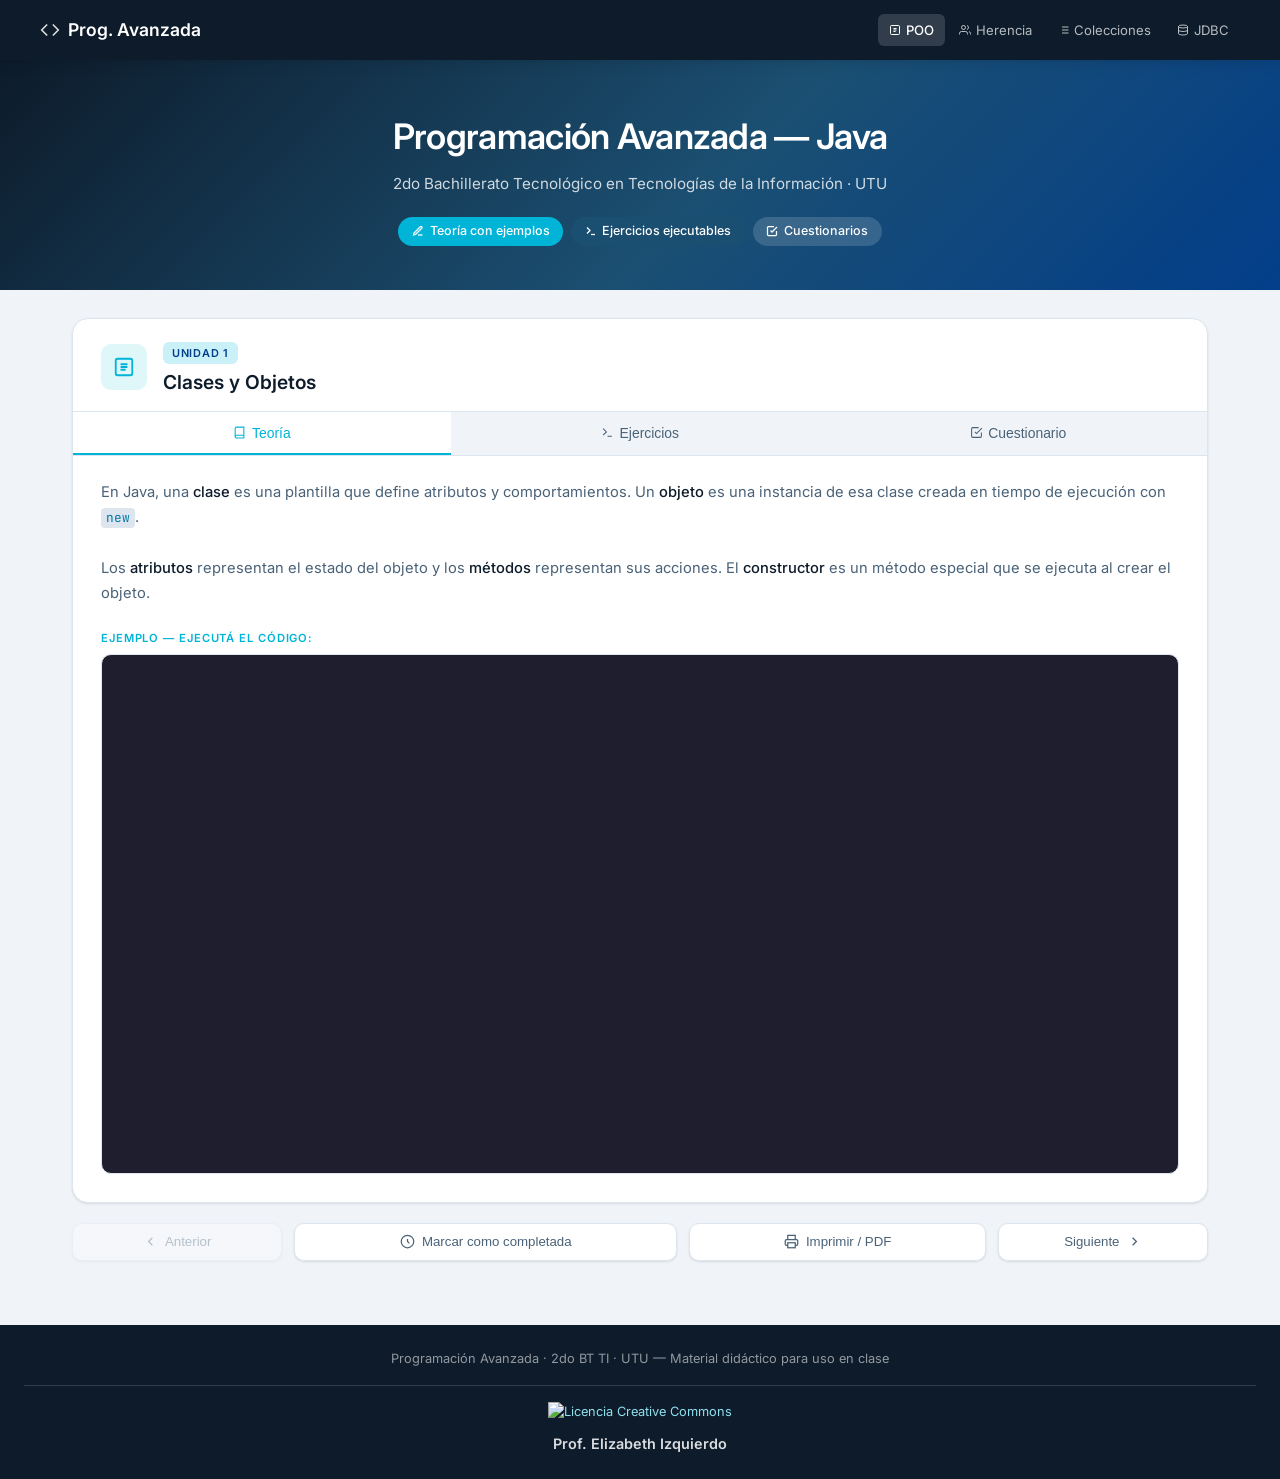
==== index.html @ 5ed475a8 "Add files via upload" ====
<!DOCTYPE html>
<html lang="es">
<head>
  <meta charset="UTF-8" />
  <meta name="viewport" content="width=device-width, initial-scale=1.0" />
  <title>Programación Avanzada — 2do BT TI</title>
  <link rel="preconnect" href="https://fonts.googleapis.com" />
  <link rel="preconnect" href="https://fonts.gstatic.com" crossorigin />
  <link href="https://fonts.googleapis.com/css2?family=Inter:wght@400;500;600&family=JetBrains+Mono:wght@400;500&display=swap" rel="stylesheet" />
  <link rel="stylesheet" href="styles.css" />
</head>
<body>

<!-- ═══ HEADER ═══════════════════════════════════════ -->
<header>
  <div class="header-inner">
    <a class="site-logo" href="#">
      <svg width="20" height="20" viewBox="0 0 24 24" fill="none" stroke="currentColor" stroke-width="2" stroke-linecap="round" stroke-linejoin="round" aria-hidden="true">
        <polyline points="16 18 22 12 16 6"/><polyline points="8 6 2 12 8 18"/>
      </svg>
      Prog. Avanzada
    </a>
    <nav>
      <a href="#" data-unit="unidad1" onclick="showUnit('unidad1'); return false;">
        <svg width="12" height="12" viewBox="0 0 24 24" fill="none" stroke="currentColor" stroke-width="2" aria-hidden="true"><rect x="3" y="3" width="18" height="18" rx="2"/><path d="M9 9h6M9 12h6M9 15h4"/></svg>
        POO
      </a>
      <a href="#" data-unit="unidad2" onclick="showUnit('unidad2'); return false;">
        <svg width="12" height="12" viewBox="0 0 24 24" fill="none" stroke="currentColor" stroke-width="2" aria-hidden="true"><path d="M17 21v-2a4 4 0 0 0-4-4H5a4 4 0 0 0-4 4v2"/><circle cx="9" cy="7" r="4"/><path d="M23 21v-2a4 4 0 0 0-3-3.87"/><path d="M16 3.13a4 4 0 0 1 0 7.75"/></svg>
        Herencia
      </a>
      <a href="#" data-unit="unidad3" onclick="showUnit('unidad3'); return false;">
        <svg width="12" height="12" viewBox="0 0 24 24" fill="none" stroke="currentColor" stroke-width="2" aria-hidden="true"><line x1="8" y1="6" x2="21" y2="6"/><line x1="8" y1="12" x2="21" y2="12"/><line x1="8" y1="18" x2="21" y2="18"/><line x1="3" y1="6" x2="3.01" y2="6"/><line x1="3" y1="12" x2="3.01" y2="12"/><line x1="3" y1="18" x2="3.01" y2="18"/></svg>
        Colecciones
      </a>
      <a href="#" data-unit="unidad4" onclick="showUnit('unidad4'); return false;">
        <svg width="12" height="12" viewBox="0 0 24 24" fill="none" stroke="currentColor" stroke-width="2" aria-hidden="true"><ellipse cx="12" cy="5" rx="9" ry="3"/><path d="M21 12c0 1.66-4 3-9 3s-9-1.34-9-3"/><path d="M3 5v14c0 1.66 4 3 9 3s9-1.34 9-3V5"/></svg>
        JDBC
      </a>
    </nav>
  </div>
</header>

<!-- ═══ HERO ══════════════════════════════════════════ -->
<section class="hero">
  <h1>Programación Avanzada — Java</h1>
  <p>2do Bachillerato Tecnológico en Tecnologías de la Información · UTU</p>
  <div class="hero-pills">
    <span class="pill pill-cyan">
      <svg width="12" height="12" viewBox="0 0 24 24" fill="none" stroke="currentColor" stroke-width="2.5" aria-hidden="true"><path d="M12 20h9"/><path d="M16.5 3.5a2.121 2.121 0 0 1 3 3L7 19l-4 1 1-4L16.5 3.5z"/></svg>
      Teoría con ejemplos
    </span>
    <span class="pill pill-navy">
      <svg width="12" height="12" viewBox="0 0 24 24" fill="none" stroke="currentColor" stroke-width="2.5" aria-hidden="true"><polyline points="4 17 10 11 4 5"/><line x1="12" y1="19" x2="20" y2="19"/></svg>
      Ejercicios ejecutables
    </span>
    <span class="pill pill-light">
      <svg width="12" height="12" viewBox="0 0 24 24" fill="none" stroke="currentColor" stroke-width="2.5" aria-hidden="true"><path d="M9 11l3 3L22 4"/><path d="M21 12v7a2 2 0 0 1-2 2H5a2 2 0 0 1-2-2V5a2 2 0 0 1 2-2h11"/></svg>
      Cuestionarios
    </span>
  </div>
</section>

<!-- ═══ MAIN ═══════════════════════════════════════════ -->
<main>

  <!-- ─── CARD 1: Clases y Objetos ─────────────────── -->
  <article class="card" id="unidad1">
    <div class="card-header">
      <div class="card-icon">
        <svg viewBox="0 0 24 24" fill="none" stroke="currentColor" stroke-width="2" stroke-linecap="round" stroke-linejoin="round" aria-hidden="true">
          <rect x="3" y="3" width="18" height="18" rx="2"/><path d="M9 9h6M9 12h6M9 15h4"/>
        </svg>
      </div>
      <div class="card-meta">
        <span class="card-unit">Unidad 1</span>
        <h2 class="card-title">Clases y Objetos</h2>
      </div>
      <div class="card-complete-badge" aria-live="polite">
        <svg width="14" height="14" viewBox="0 0 24 24" fill="none" stroke="currentColor" stroke-width="2.5" aria-hidden="true"><path d="M20 6L9 17l-5-5"/></svg>
        Completada
      </div>
    </div>

    <div class="tabs" role="tablist" aria-label="Secciones de Clases y Objetos">
      <button class="tab-btn active" role="tab" aria-selected="true" onclick="switchTab(this)">
        <svg width="13" height="13" viewBox="0 0 24 24" fill="none" stroke="currentColor" stroke-width="2" aria-hidden="true"><path d="M4 19.5A2.5 2.5 0 0 1 6.5 17H20"/><path d="M6.5 2H20v20H6.5A2.5 2.5 0 0 1 4 19.5v-15A2.5 2.5 0 0 1 6.5 2z"/></svg>
        Teoría
      </button>
      <button class="tab-btn" role="tab" aria-selected="false" onclick="switchTab(this)">
        <svg width="13" height="13" viewBox="0 0 24 24" fill="none" stroke="currentColor" stroke-width="2" aria-hidden="true"><polyline points="4 17 10 11 4 5"/><line x1="12" y1="19" x2="20" y2="19"/></svg>
        Ejercicios
      </button>
      <button class="tab-btn" role="tab" aria-selected="false" onclick="switchTab(this)">
        <svg width="13" height="13" viewBox="0 0 24 24" fill="none" stroke="currentColor" stroke-width="2" aria-hidden="true"><path d="M9 11l3 3L22 4"/><path d="M21 12v7a2 2 0 0 1-2 2H5a2 2 0 0 1-2-2V5a2 2 0 0 1 2-2h11"/></svg>
        Cuestionario
      </button>
    </div>

    <div class="tab-panel active">
      <p class="theory-text">
        En Java, una <strong>clase</strong> es una plantilla que define atributos y comportamientos. Un <strong>objeto</strong> es una instancia de esa clase creada en tiempo de ejecución con <code>new</code>.<br><br>
        Los <strong>atributos</strong> representan el estado del objeto y los <strong>métodos</strong> representan sus acciones. El <strong>constructor</strong> es un método especial que se ejecuta al crear el objeto.
      </p>
      <p class="panel-label">Ejemplo — ejecutá el código:</p>
      <div class="compiler-frame">
        <!-- Reemplazá la URL con tu snippet: https://onecompiler.com/embed/java/TU_ID?theme=dark&hideTitle=true&hideNew=true -->
        <iframe src="https://onecompiler.com/embed/java"
          title="Editor Java — Clases y Objetos" allowfullscreen loading="lazy"></iframe>
      </div>
    </div>

    <div class="tab-panel">
      <div class="exercise-text">
        <ol>
          <li>Creá una clase <code>Persona</code> con atributos <code>nombre</code>, <code>edad</code> y <code>dni</code>. Agregá un constructor y un método <code>saludar()</code> que imprima los datos.</li>
          <li>Instanciá 3 objetos <code>Persona</code> distintos y mostrá sus datos.</li>
          <li><strong>Desafío:</strong> agregá un método <code>esMayorDeEdad()</code> que retorne <code>boolean</code>.</li>
        </ol>
      </div>
      <p class="panel-label">Editor libre — escribí tu solución:</p>
      <div class="compiler-frame">
        <iframe src="https://onecompiler.com/embed/java"
          title="Editor Java — Ejercicio Clases y Objetos" allowfullscreen loading="lazy"></iframe>
      </div>
    </div>

    <div class="tab-panel">
      <p class="theory-text">Respondé el cuestionario para verificar tu comprensión de la unidad.</p>
      <!-- Reemplazá por: <div class="forms-frame"><iframe src="https://docs.google.com/forms/d/e/TU_ID/viewform?embedded=true" ...></iframe></div> -->
      <div class="forms-placeholder">
        <svg width="38" height="38" viewBox="0 0 24 24" fill="none" stroke="currentColor" stroke-width="1.5" aria-hidden="true"><path d="M9 11l3 3L22 4"/><path d="M21 12v7a2 2 0 0 1-2 2H5a2 2 0 0 1-2-2V5a2 2 0 0 1 2-2h11"/></svg>
        <strong>Pegá aquí el embed de tu Google Form</strong>
        <span>Formulario → Enviar → ícono de cadena → copiá el link → agregá <code>?embedded=true</code></span>
        <code>&lt;iframe src="https://docs.google.com/forms/d/e/TU_ID/viewform?embedded=true" width="100%" height="520" frameborder="0"&gt;&lt;/iframe&gt;</code>
      </div>
    </div>
  </article>

  <!-- ─── CARD 2: Herencia y Polimorfismo ───────────── -->
  <article class="card" id="unidad2" style="display:none">
    <div class="card-header">
      <div class="card-icon">
        <svg viewBox="0 0 24 24" fill="none" stroke="currentColor" stroke-width="2" stroke-linecap="round" stroke-linejoin="round" aria-hidden="true">
          <path d="M17 21v-2a4 4 0 0 0-4-4H5a4 4 0 0 0-4 4v2"/><circle cx="9" cy="7" r="4"/>
          <path d="M23 21v-2a4 4 0 0 0-3-3.87"/><path d="M16 3.13a4 4 0 0 1 0 7.75"/>
        </svg>
      </div>
      <div class="card-meta">
        <span class="card-unit">Unidad 2</span>
        <h2 class="card-title">Herencia y Polimorfismo</h2>
      </div>
      <div class="card-complete-badge" aria-live="polite">
        <svg width="14" height="14" viewBox="0 0 24 24" fill="none" stroke="currentColor" stroke-width="2.5" aria-hidden="true"><path d="M20 6L9 17l-5-5"/></svg>
        Completada
      </div>
    </div>

    <div class="tabs" role="tablist" aria-label="Secciones de Herencia">
      <button class="tab-btn active" role="tab" aria-selected="true" onclick="switchTab(this)">
        <svg width="13" height="13" viewBox="0 0 24 24" fill="none" stroke="currentColor" stroke-width="2" aria-hidden="true"><path d="M4 19.5A2.5 2.5 0 0 1 6.5 17H20"/><path d="M6.5 2H20v20H6.5A2.5 2.5 0 0 1 4 19.5v-15A2.5 2.5 0 0 1 6.5 2z"/></svg>
        Teoría
      </button>
      <button class="tab-btn" role="tab" aria-selected="false" onclick="switchTab(this)">
        <svg width="13" height="13" viewBox="0 0 24 24" fill="none" stroke="currentColor" stroke-width="2" aria-hidden="true"><polyline points="4 17 10 11 4 5"/><line x1="12" y1="19" x2="20" y2="19"/></svg>
        Ejercicios
      </button>
      <button class="tab-btn" role="tab" aria-selected="false" onclick="switchTab(this)">
        <svg width="13" height="13" viewBox="0 0 24 24" fill="none" stroke="currentColor" stroke-width="2" aria-hidden="true"><path d="M9 11l3 3L22 4"/><path d="M21 12v7a2 2 0 0 1-2 2H5a2 2 0 0 1-2-2V5a2 2 0 0 1 2-2h11"/></svg>
        Cuestionario
      </button>
    </div>

    <div class="tab-panel active">
      <p class="theory-text">
        <strong>Herencia</strong> (<code>extends</code>) permite que una clase hija reutilice el código de una clase padre. <strong>Polimorfismo</strong> permite que objetos de distintas subclases sean tratados como objetos de la clase padre.<br><br>
        <code>@Override</code> indica que un método redefine el comportamiento del padre. <code>super</code> permite acceder al constructor o métodos del padre.
      </p>
      <p class="panel-label">Ejemplo — ejecutá el código:</p>
      <div class="compiler-frame">
        <iframe src="https://onecompiler.com/embed/java"
          title="Editor Java — Herencia" allowfullscreen loading="lazy"></iframe>
      </div>
    </div>

    <div class="tab-panel">
      <div class="exercise-text">
        <ol>
          <li>Creá una clase abstracta <code>Figura</code> con el método abstracto <code>area()</code>.</li>
          <li>Implementá <code>Circulo</code> y <code>Rectangulo</code> que extiendan <code>Figura</code>.</li>
          <li>Creá un array <code>Figura[]</code> con distintas figuras e imprimí el área de cada una usando polimorfismo.</li>
          <li><strong>Desafío:</strong> agregá <code>Triangulo</code> sin modificar el código existente.</li>
        </ol>
      </div>
      <p class="panel-label">Editor libre — escribí tu solución:</p>
      <div class="compiler-frame">
        <iframe src="https://onecompiler.com/embed/java"
          title="Editor Java — Ejercicio Herencia" allowfullscreen loading="lazy"></iframe>
      </div>
    </div>

    <div class="tab-panel">
      <p class="theory-text">Respondé el cuestionario para verificar tu comprensión de la unidad.</p>
      <div class="forms-placeholder">
        <svg width="38" height="38" viewBox="0 0 24 24" fill="none" stroke="currentColor" stroke-width="1.5" aria-hidden="true"><path d="M9 11l3 3L22 4"/><path d="M21 12v7a2 2 0 0 1-2 2H5a2 2 0 0 1-2-2V5a2 2 0 0 1 2-2h11"/></svg>
        <strong>Pegá aquí el embed de tu Google Form</strong>
        <span>Formulario → Enviar → ícono de cadena → copiá el link → agregá <code>?embedded=true</code></span>
        <code>&lt;iframe src="https://docs.google.com/forms/d/e/TU_ID/viewform?embedded=true" width="100%" height="520" frameborder="0"&gt;&lt;/iframe&gt;</code>
      </div>
    </div>
  </article>

  <!-- ─── CARD 3: Colecciones ───────────────────────── -->
  <article class="card" id="unidad3" style="display:none">
    <div class="card-header">
      <div class="card-icon">
        <svg viewBox="0 0 24 24" fill="none" stroke="currentColor" stroke-width="2" stroke-linecap="round" stroke-linejoin="round" aria-hidden="true">
          <line x1="8" y1="6" x2="21" y2="6"/><line x1="8" y1="12" x2="21" y2="12"/>
          <line x1="8" y1="18" x2="21" y2="18"/><line x1="3" y1="6" x2="3.01" y2="6"/>
          <line x1="3" y1="12" x2="3.01" y2="12"/><line x1="3" y1="18" x2="3.01" y2="18"/>
        </svg>
      </div>
      <div class="card-meta">
        <span class="card-unit">Unidad 3</span>
        <h2 class="card-title">Colecciones — ArrayList y HashMap</h2>
      </div>
      <div class="card-complete-badge" aria-live="polite">
        <svg width="14" height="14" viewBox="0 0 24 24" fill="none" stroke="currentColor" stroke-width="2.5" aria-hidden="true"><path d="M20 6L9 17l-5-5"/></svg>
        Completada
      </div>
    </div>

    <div class="tabs" role="tablist" aria-label="Secciones de Colecciones">
      <button class="tab-btn active" role="tab" aria-selected="true" onclick="switchTab(this)">
        <svg width="13" height="13" viewBox="0 0 24 24" fill="none" stroke="currentColor" stroke-width="2" aria-hidden="true"><path d="M4 19.5A2.5 2.5 0 0 1 6.5 17H20"/><path d="M6.5 2H20v20H6.5A2.5 2.5 0 0 1 4 19.5v-15A2.5 2.5 0 0 1 6.5 2z"/></svg>
        Teoría
      </button>
      <button class="tab-btn" role="tab" aria-selected="false" onclick="switchTab(this)">
        <svg width="13" height="13" viewBox="0 0 24 24" fill="none" stroke="currentColor" stroke-width="2" aria-hidden="true"><polyline points="4 17 10 11 4 5"/><line x1="12" y1="19" x2="20" y2="19"/></svg>
        Ejercicios
      </button>
      <button class="tab-btn" role="tab" aria-selected="false" onclick="switchTab(this)">
        <svg width="13" height="13" viewBox="0 0 24 24" fill="none" stroke="currentColor" stroke-width="2" aria-hidden="true"><path d="M9 11l3 3L22 4"/><path d="M21 12v7a2 2 0 0 1-2 2H5a2 2 0 0 1-2-2V5a2 2 0 0 1 2-2h11"/></svg>
        Cuestionario
      </button>
    </div>

    <div class="tab-panel active">
      <p class="theory-text">
        Las <strong>colecciones</strong> son estructuras dinámicas del paquete <code>java.util</code>. <code>ArrayList</code> es una lista de tamaño variable; <code>HashMap</code> guarda pares <code>clave → valor</code>.<br><br>
        Se recorren con <code>for-each</code> o con iteradores. El uso de <strong>Generics</strong> (<code>&lt;String&gt;</code>) permite indicar el tipo de los elementos en tiempo de compilación.
      </p>
      <p class="panel-label">Ejemplo — ejecutá el código:</p>
      <div class="compiler-frame">
        <iframe src="https://onecompiler.com/embed/java"
          title="Editor Java — Colecciones" allowfullscreen loading="lazy"></iframe>
      </div>
    </div>

    <div class="tab-panel">
      <div class="exercise-text">
        <ol>
          <li>Creá un <code>ArrayList&lt;String&gt;</code> con 5 nombres, ordenalo con <code>Collections.sort()</code> e imprimilo.</li>
          <li>Usando un <code>HashMap&lt;String, Integer&gt;</code>, almacená el nombre y la nota de 4 estudiantes. Mostrá quién tiene la nota más alta.</li>
          <li><strong>Desafío:</strong> combiná ambas estructuras: un <code>ArrayList</code> de <code>Persona</code> con nombre y nota, ordenado de mayor a menor nota.</li>
        </ol>
      </div>
      <p class="panel-label">Editor libre — escribí tu solución:</p>
      <div class="compiler-frame">
        <iframe src="https://onecompiler.com/embed/java"
          title="Editor Java — Ejercicio Colecciones" allowfullscreen loading="lazy"></iframe>
      </div>
    </div>

    <div class="tab-panel">
      <p class="theory-text">Respondé el cuestionario para verificar tu comprensión de la unidad.</p>
      <div class="forms-placeholder">
        <svg width="38" height="38" viewBox="0 0 24 24" fill="none" stroke="currentColor" stroke-width="1.5" aria-hidden="true"><path d="M9 11l3 3L22 4"/><path d="M21 12v7a2 2 0 0 1-2 2H5a2 2 0 0 1-2-2V5a2 2 0 0 1 2-2h11"/></svg>
        <strong>Pegá aquí el embed de tu Google Form</strong>
        <span>Formulario → Enviar → ícono de cadena → copiá el link → agregá <code>?embedded=true</code></span>
        <code>&lt;iframe src="https://docs.google.com/forms/d/e/TU_ID/viewform?embedded=true" width="100%" height="520" frameborder="0"&gt;&lt;/iframe&gt;</code>
      </div>
    </div>
  </article>

  <!-- ─── CARD 4: JDBC ──────────────────────────────── -->
  <article class="card" id="unidad4" style="display:none">
    <div class="card-header">
      <div class="card-icon">
        <svg viewBox="0 0 24 24" fill="none" stroke="currentColor" stroke-width="2" stroke-linecap="round" stroke-linejoin="round" aria-hidden="true">
          <ellipse cx="12" cy="5" rx="9" ry="3"/><path d="M21 12c0 1.66-4 3-9 3s-9-1.34-9-3"/>
          <path d="M3 5v14c0 1.66 4 3 9 3s9-1.34 9-3V5"/>
        </svg>
      </div>
      <div class="card-meta">
        <span class="card-unit">Unidad 4</span>
        <h2 class="card-title">JDBC — Conexión a Base de Datos</h2>
      </div>
      <div class="card-complete-badge" aria-live="polite">
        <svg width="14" height="14" viewBox="0 0 24 24" fill="none" stroke="currentColor" stroke-width="2.5" aria-hidden="true"><path d="M20 6L9 17l-5-5"/></svg>
        Completada
      </div>
    </div>

    <div class="tabs" role="tablist" aria-label="Secciones de JDBC">
      <button class="tab-btn active" role="tab" aria-selected="true" onclick="switchTab(this)">
        <svg width="13" height="13" viewBox="0 0 24 24" fill="none" stroke="currentColor" stroke-width="2" aria-hidden="true"><path d="M4 19.5A2.5 2.5 0 0 1 6.5 17H20"/><path d="M6.5 2H20v20H6.5A2.5 2.5 0 0 1 4 19.5v-15A2.5 2.5 0 0 1 6.5 2z"/></svg>
        Teoría
      </button>
      <button class="tab-btn" role="tab" aria-selected="false" onclick="switchTab(this)">
        <svg width="13" height="13" viewBox="0 0 24 24" fill="none" stroke="currentColor" stroke-width="2" aria-hidden="true"><polyline points="4 17 10 11 4 5"/><line x1="12" y1="19" x2="20" y2="19"/></svg>
        Ejercicios
      </button>
      <button class="tab-btn" role="tab" aria-selected="false" onclick="switchTab(this)">
        <svg width="13" height="13" viewBox="0 0 24 24" fill="none" stroke="currentColor" stroke-width="2" aria-hidden="true"><path d="M9 11l3 3L22 4"/><path d="M21 12v7a2 2 0 0 1-2 2H5a2 2 0 0 1-2-2V5a2 2 0 0 1 2-2h11"/></svg>
        Cuestionario
      </button>
    </div>

    <div class="tab-panel active">
      <p class="theory-text">
        <strong>JDBC</strong> (Java Database Connectivity) es la API estándar de Java para conectarse a bases de datos relacionales. El flujo básico es: <code>DriverManager.getConnection()</code> → crear <code>Statement</code> o <code>PreparedStatement</code> → ejecutar consulta → recorrer <code>ResultSet</code> → cerrar conexión.<br><br>
        Usar <code>PreparedStatement</code> evita inyecciones SQL y mejora el rendimiento en consultas repetidas.
      </p>
      <p class="panel-label">Ejemplo — ejecutá el código:</p>
      <div class="compiler-frame">
        <iframe src="https://onecompiler.com/embed/java"
          title="Editor Java — JDBC" allowfullscreen loading="lazy"></iframe>
      </div>
    </div>

    <div class="tab-panel">
      <div class="exercise-text">
        <ol>
          <li>Escribí el código para conectarte a una base de datos MySQL con JDBC. Manejá la excepción <code>SQLException</code>.</li>
          <li>Creá un método <code>listarEstudiantes(Connection con)</code> que haga un <code>SELECT</code> e imprima cada fila.</li>
          <li>Usando <code>PreparedStatement</code>, creá un método <code>insertarEstudiante(String nombre, int edad)</code>.</li>
          <li><strong>Desafío:</strong> implementá el patrón DAO (Data Access Object) para la tabla <code>estudiantes</code>.</li>
        </ol>
      </div>
      <p class="panel-label">Editor libre — escribí tu solución:</p>
      <div class="compiler-frame">
        <iframe src="https://onecompiler.com/embed/java"
          title="Editor Java — Ejercicio JDBC" allowfullscreen loading="lazy"></iframe>
      </div>
    </div>

    <div class="tab-panel">
      <p class="theory-text">Respondé el cuestionario para verificar tu comprensión de la unidad.</p>
      <div class="forms-placeholder">
        <svg width="38" height="38" viewBox="0 0 24 24" fill="none" stroke="currentColor" stroke-width="1.5" aria-hidden="true"><path d="M9 11l3 3L22 4"/><path d="M21 12v7a2 2 0 0 1-2 2H5a2 2 0 0 1-2-2V5a2 2 0 0 1 2-2h11"/></svg>
        <strong>Pegá aquí el embed de tu Google Form</strong>
        <span>Formulario → Enviar → ícono de cadena → copiá el link → agregá <code>?embedded=true</code></span>
        <code>&lt;iframe src="https://docs.google.com/forms/d/e/TU_ID/viewform?embedded=true" width="100%" height="520" frameborder="0"&gt;&lt;/iframe&gt;</code>
      </div>
    </div>
  </article>

  <!-- ─── Barra de acciones ─────────────────────────── -->
  <div class="action-bar" role="toolbar" aria-label="Navegación y acciones de la unidad">
    <button class="action-btn nav-prev" id="btn-prev" onclick="goUnit(-1)" aria-label="Unidad anterior">
      <svg width="15" height="15" viewBox="0 0 24 24" fill="none" stroke="currentColor" stroke-width="2" aria-hidden="true"><polyline points="15 18 9 12 15 6"/></svg>
      Anterior
    </button>

    <button class="action-btn btn-complete" id="btn-complete" onclick="toggleComplete()">
      <!-- contenido generado por JS -->
    </button>

    <button class="action-btn btn-print" onclick="printUnit()">
      <svg width="15" height="15" viewBox="0 0 24 24" fill="none" stroke="currentColor" stroke-width="2" aria-hidden="true"><polyline points="6 9 6 2 18 2 18 9"/><path d="M6 18H4a2 2 0 0 1-2-2v-5a2 2 0 0 1 2-2h16a2 2 0 0 1 2 2v5a2 2 0 0 1-2 2h-2"/><rect x="6" y="14" width="12" height="8"/></svg>
      Imprimir / PDF
    </button>

    <button class="action-btn nav-next" id="btn-next" onclick="goUnit(1)" aria-label="Unidad siguiente">
      Siguiente
      <svg width="15" height="15" viewBox="0 0 24 24" fill="none" stroke="currentColor" stroke-width="2" aria-hidden="true"><polyline points="9 18 15 12 9 6"/></svg>
    </button>
  </div>

</main>

<!-- ═══ FOOTER ════════════════════════════════════════ -->
<footer>
  <p>Programación Avanzada · 2do BT TI · UTU — Material didáctico para uso en clase</p>
  <div style="margin-top: 1rem;">
    <hr style="border: none; border-top: 1px solid rgba(255,255,255,.15); margin-bottom: 1rem;" />
    <a rel="license" href="http://creativecommons.org/licenses/by-sa/4.0/">
      <img alt="Licencia Creative Commons" style="border-width:0" src="https://i.creativecommons.org/l/by-sa/4.0/88x31.png" />
    </a>
    <p style="margin-top: .6rem; font-size: .9rem; font-weight: 600; color: rgba(255,255,255,.85);">Prof. Elizabeth Izquierdo</p>
  </div>
</footer>

<script src="script.js"></script>
</body>
</html>
---- styles.css ----
/* ── Variables — Marino + Cyan ─────────────────────── */
:root {
  --c-dark:      #0d1b2a;
  --c-dark-mid:  #1b4f72;
  --c-dark-deep: #023e8a;
  --c-cyan:      #00b4d8;
  --c-cyan-light:#e0f7fa;
  --c-cyan-pale: #caf0f8;
  --c-cyan-mid:  #48cae4;
  --c-cyan-text: #0077a8;
  --c-badge-text:#023e8a;
  --gray-50:     #f0f4f8;
  --gray-100:    #dde6ef;
  --gray-300:    #a0b4c8;
  --gray-600:    #4a6278;
  --text:        #0d1b2a;
  --text-muted:  #4a6278;
  --radius-sm:   6px;
  --radius-md:   10px;
  --radius-lg:   16px;
  --shadow-sm:   0 1px 3px rgba(0,0,0,.07), 0 1px 2px rgba(0,0,0,.04);
  --shadow-md:   0 4px 12px rgba(0,0,0,.08), 0 2px 4px rgba(0,0,0,.04);
}

/* ── Reset ─────────────────────────────────────────── */
*, *::before, *::after { box-sizing: border-box; margin: 0; padding: 0; }
body {
  font-family: 'Inter', system-ui, sans-serif;
  background: var(--gray-50);
  color: var(--text);
  min-height: 100vh;
  line-height: 1.6;
}

/* ── Header ────────────────────────────────────────── */
header {
  background: var(--c-dark);
  color: #fff;
  padding: 0 2rem;
  position: sticky;
  top: 0;
  z-index: 100;
  box-shadow: var(--shadow-md);
}
.header-inner {
  max-width: 1200px;
  margin: 0 auto;
  display: flex;
  align-items: center;
  gap: 1rem;
  height: 60px;
}
.site-logo {
  font-size: 1.1rem;
  font-weight: 600;
  color: #fff;
  text-decoration: none;
  display: flex;
  align-items: center;
  gap: .5rem;
  white-space: nowrap;
}
.site-logo svg { opacity: .85; flex-shrink: 0; }
nav {
  margin-left: auto;
  display: flex;
  align-items: center;
  gap: .2rem;
  flex-wrap: wrap;
}
nav a {
  color: rgba(255,255,255,.7);
  text-decoration: none;
  font-size: .82rem;
  padding: .35rem .7rem;
  border-radius: var(--radius-sm);
  transition: background .15s, color .15s;
  display: flex;
  align-items: center;
  gap: .3rem;
  white-space: nowrap;
}
nav a:hover { background: rgba(255,255,255,.1); color: #fff; }
nav a.active { background: rgba(255,255,255,.15); color: #fff; font-weight: 500; }

/* ── Hero ──────────────────────────────────────────── */
.hero {
  background: linear-gradient(135deg, var(--c-dark) 0%, var(--c-dark-mid) 55%, var(--c-dark-deep) 100%);
  color: #fff;
  padding: 3rem 2rem 2.75rem;
  text-align: center;
}
.hero h1 {
  font-size: clamp(1.5rem, 4vw, 2.2rem);
  font-weight: 600;
  letter-spacing: -.02em;
  margin-bottom: .5rem;
}
.hero p {
  font-size: .95rem;
  opacity: .8;
  max-width: 500px;
  margin: 0 auto 1.25rem;
}
.hero-pills {
  display: flex;
  justify-content: center;
  flex-wrap: wrap;
  gap: .5rem;
}
.pill {
  display: inline-flex;
  align-items: center;
  gap: .35rem;
  padding: .28rem .85rem;
  border-radius: 999px;
  font-size: .78rem;
  font-weight: 500;
}
.pill-cyan   { background: var(--c-cyan); color: #fff; }
.pill-navy   { background: var(--c-dark-mid); color: #fff; }
.pill-light  { background: rgba(255,255,255,.15); color: #fff; }

/* ── Layout ────────────────────────────────────────── */
main {
  max-width: 1200px;
  margin: 0 auto;
  padding: 1.75rem 2rem 4rem;
}

/* ── Card ──────────────────────────────────────────── */
.card {
  background: #fff;
  border-radius: var(--radius-lg);
  border: 1px solid var(--gray-100);
  box-shadow: var(--shadow-sm);
  overflow: hidden;
  display: flex;
  flex-direction: column;
}
.card-header {
  padding: 1.25rem 1.75rem 1rem;
  border-bottom: 1px solid var(--gray-100);
  display: flex;
  align-items: center;
  gap: 1rem;
}
.card-icon {
  width: 46px;
  height: 46px;
  border-radius: var(--radius-md);
  background: var(--c-cyan-light);
  display: flex;
  align-items: center;
  justify-content: center;
  flex-shrink: 0;
}
.card-icon svg { color: var(--c-cyan); width: 22px; height: 22px; }
.card-meta { flex: 1; min-width: 0; }
.card-unit {
  display: inline-block;
  font-size: .68rem;
  font-weight: 600;
  letter-spacing: .07em;
  text-transform: uppercase;
  color: var(--c-badge-text);
  background: var(--c-cyan-pale);
  padding: .15rem .55rem;
  border-radius: var(--radius-sm);
  margin-bottom: .35rem;
}
.card-title {
  font-size: 1.2rem;
  font-weight: 600;
  color: var(--text);
  line-height: 1.3;
}
.card-complete-badge {
  display: none;
  align-items: center;
  gap: .35rem;
  font-size: .75rem;
  font-weight: 600;
  color: #16a34a;
  background: #dcfce7;
  padding: .3rem .75rem;
  border-radius: 999px;
  margin-left: auto;
  flex-shrink: 0;
}
.card-complete-badge.visible { display: flex; }

/* ── Tabs ──────────────────────────────────────────── */
.tabs {
  display: flex;
  border-bottom: 1px solid var(--gray-100);
  background: var(--gray-50);
}
.tab-btn {
  flex: 1;
  padding: .8rem .5rem;
  font-size: .87rem;
  font-weight: 500;
  color: var(--text-muted);
  background: none;
  border: none;
  border-bottom: 2px solid transparent;
  cursor: pointer;
  display: flex;
  align-items: center;
  justify-content: center;
  gap: .35rem;
  transition: color .15s, border-color .15s, background .15s;
  white-space: nowrap;
}
.tab-btn:hover { background: var(--gray-100); color: var(--text); }
.tab-btn.active {
  color: var(--c-cyan);
  border-bottom-color: var(--c-cyan);
  background: #fff;
}
.tab-btn svg { flex-shrink: 0; }

/* ── Tab Panels ────────────────────────────────────── */
.tab-panel { display: none; flex-direction: column; flex: 1; }
.tab-panel.active { display: flex; }

.theory-text {
  padding: 1.5rem 1.75rem 1rem;
  font-size: .92rem;
  color: var(--text-muted);
  line-height: 1.7;
}
.theory-text strong { color: var(--text); font-weight: 500; }
.theory-text code {
  font-family: 'JetBrains Mono', monospace;
  font-size: .8rem;
  background: var(--gray-100);
  padding: .1em .38em;
  border-radius: 4px;
  color: var(--c-cyan-text);
}

.panel-label {
  padding: .5rem 1.75rem .4rem;
  font-size: .7rem;
  font-weight: 600;
  letter-spacing: .08em;
  text-transform: uppercase;
  color: var(--c-cyan);
}

.compiler-frame {
  margin: 0 1.75rem 1.75rem;
  border-radius: var(--radius-md);
  overflow: hidden;
  border: 1px solid var(--gray-100);
  height: 520px;
  background: #1e1e2e;
  flex-shrink: 0;
}
.compiler-frame iframe {
  width: 100%;
  height: 100%;
  border: none;
  display: block;
}

.exercise-text {
  padding: 1.5rem 1.75rem .75rem;
  font-size: .92rem;
  color: var(--text-muted);
  line-height: 1.7;
}
.exercise-text ol { padding-left: 1.2rem; }
.exercise-text li { margin-bottom: .5rem; }
.exercise-text strong { color: var(--text); font-weight: 500; }
.exercise-text code {
  font-family: 'JetBrains Mono', monospace;
  font-size: .8rem;
  background: var(--gray-100);
  padding: .1em .38em;
  border-radius: 4px;
  color: var(--c-badge-text);
}

.forms-frame {
  margin: 0 1.75rem 1.75rem;
  border-radius: var(--radius-md);
  overflow: hidden;
  border: 1px solid var(--gray-100);
  height: 520px;
  flex-shrink: 0;
}
.forms-frame iframe {
  width: 100%;
  height: 100%;
  border: none;
  display: block;
}
.forms-placeholder {
  margin: 1rem 1.75rem 1.75rem;
  border-radius: var(--radius-md);
  border: 1.5px dashed var(--gray-300);
  height: 220px;
  display: flex;
  flex-direction: column;
  align-items: center;
  justify-content: center;
  gap: .6rem;
  color: var(--text-muted);
  font-size: .85rem;
  text-align: center;
  padding: 1.5rem;
}
.forms-placeholder svg { opacity: .35; }
.forms-placeholder strong { color: var(--c-badge-text); font-weight: 500; display: block; margin-bottom: .2rem; }
.forms-placeholder code {
  font-size: .73rem;
  background: var(--gray-100);
  padding: .2rem .5rem;
  border-radius: 4px;
  color: var(--text-muted);
  display: inline-block;
  margin-top: .4rem;
  word-break: break-all;
}

/* ── Action Bar ────────────────────────────────────── */
.action-bar {
  display: flex;
  align-items: stretch;
  gap: .75rem;
  margin-top: 1.25rem;
}
.action-btn {
  display: flex;
  align-items: center;
  gap: .45rem;
  padding: .65rem 1.1rem;
  font-size: .83rem;
  font-weight: 500;
  border-radius: var(--radius-md);
  border: 1px solid var(--gray-100);
  background: #fff;
  color: var(--text-muted);
  cursor: pointer;
  transition: background .15s, border-color .15s, color .15s;
  box-shadow: var(--shadow-sm);
  white-space: nowrap;
}
.action-btn svg { flex-shrink: 0; }
.action-btn:hover:not(:disabled) { border-color: var(--c-cyan); color: var(--c-cyan); background: var(--c-cyan-light); }
.action-btn:disabled { opacity: .35; cursor: not-allowed; }

.action-btn.nav-prev, .action-btn.nav-next { flex: 1; justify-content: center; }
.action-btn.nav-next { margin-left: auto; }

.action-btn.btn-complete {
  flex: 2;
  justify-content: center;
  border-color: var(--gray-100);
}
.action-btn.btn-complete.done {
  background: #dcfce7;
  border-color: #86efac;
  color: #16a34a;
}
.action-btn.btn-complete.done:hover { background: #bbf7d0; border-color: #4ade80; }

.action-btn.btn-print { flex: 1.5; justify-content: center; }

/* ── Footer ────────────────────────────────────────── */
footer {
  background: var(--c-dark);
  color: rgba(255,255,255,.55);
  text-align: center;
  padding: 1.5rem;
  font-size: .8rem;
}
footer a { color: #90e0ef; text-decoration: none; }

/* ── Print ─────────────────────────────────────────── */
@media print {
  header, .hero, .action-bar, footer { display: none !important; }
  main { padding: 0; max-width: 100%; }
  .card { box-shadow: none; border: none; }
  .tabs { display: none; }
  .tab-panel { display: block !important; }
  .compiler-frame { display: none !important; }
  .forms-placeholder, .forms-frame { display: none !important; }
  .theory-text, .exercise-text { padding: .75rem 0; }
  .panel-label { padding: .5rem 0 .25rem; }
  .card-header { padding: .75rem 0; }
}
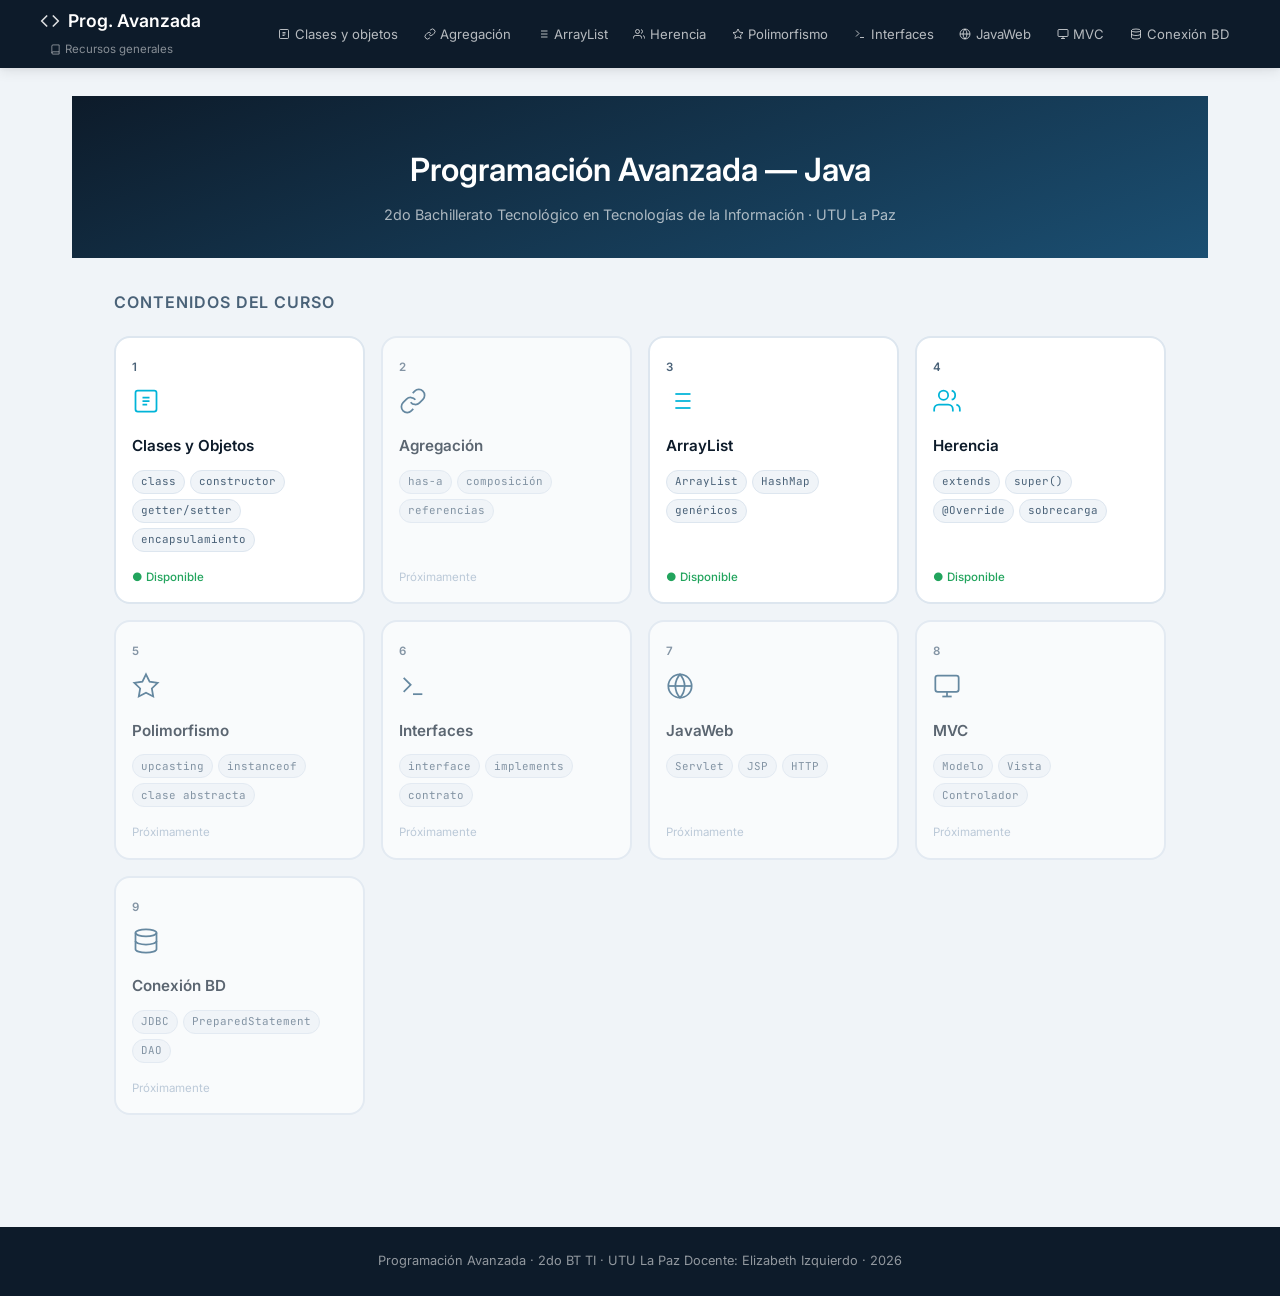
==== commit e8a83bb8: "Add files via upload" ====
--- a/index.html
+++ b/index.html
@@ -14,382 +14,222 @@
 <!-- ═══ HEADER ═══════════════════════════════════════ -->
 <header>
   <div class="header-inner">
-    <a class="site-logo" href="#">
-      <svg width="20" height="20" viewBox="0 0 24 24" fill="none" stroke="currentColor" stroke-width="2" stroke-linecap="round" stroke-linejoin="round" aria-hidden="true">
-        <polyline points="16 18 22 12 16 6"/><polyline points="8 6 2 12 8 18"/>
-      </svg>
-      Prog. Avanzada
-    </a>
+    <div class="logo-group">
+      <a class="site-logo" href="#" onclick="showHome(); return false;">
+        <svg width="20" height="20" viewBox="0 0 24 24" fill="none" stroke="currentColor" stroke-width="2" stroke-linecap="round" stroke-linejoin="round" aria-hidden="true">
+          <polyline points="16 18 22 12 16 6"/><polyline points="8 6 2 12 8 18"/>
+        </svg>
+        Prog. Avanzada
+      </a>
+      <a class="recursos-gen-btn" href="#" onclick="showUnit('recursos-generales'); return false;">
+        <svg width="11" height="11" viewBox="0 0 24 24" fill="none" stroke="currentColor" stroke-width="2" aria-hidden="true"><path d="M4 19.5A2.5 2.5 0 0 1 6.5 17H20"/><path d="M6.5 2H20v20H6.5A2.5 2.5 0 0 1 4 19.5v-15A2.5 2.5 0 0 1 6.5 2z"/></svg>
+        Recursos generales
+      </a>
+    </div>
     <nav>
-      <a href="#" data-unit="unidad1" onclick="showUnit('unidad1'); return false;">
+      <a href="#" data-unit="clases" onclick="showUnit('clases'); return false;">
         <svg width="12" height="12" viewBox="0 0 24 24" fill="none" stroke="currentColor" stroke-width="2" aria-hidden="true"><rect x="3" y="3" width="18" height="18" rx="2"/><path d="M9 9h6M9 12h6M9 15h4"/></svg>
-        POO
-      </a>
-      <a href="#" data-unit="unidad2" onclick="showUnit('unidad2'); return false;">
+        Clases y objetos
+      </a>
+      <a href="#" data-unit="agregacion" onclick="showUnit('agregacion'); return false;">
+        <svg width="12" height="12" viewBox="0 0 24 24" fill="none" stroke="currentColor" stroke-width="2" aria-hidden="true"><path d="M10 13a5 5 0 0 0 7.54.54l3-3a5 5 0 0 0-7.07-7.07l-1.72 1.71"/><path d="M14 11a5 5 0 0 0-7.54-.54l-3 3a5 5 0 0 0 7.07 7.07l1.71-1.71"/></svg>
+        Agregación
+      </a>
+      <a href="#" data-unit="arraylist" onclick="showUnit('arraylist'); return false;">
+        <svg width="12" height="12" viewBox="0 0 24 24" fill="none" stroke="currentColor" stroke-width="2" aria-hidden="true"><line x1="8" y1="6" x2="21" y2="6"/><line x1="8" y1="12" x2="21" y2="12"/><line x1="8" y1="18" x2="21" y2="18"/><line x1="3" y1="6" x2="3.01" y2="6"/><line x1="3" y1="12" x2="3.01" y2="12"/><line x1="3" y1="18" x2="3.01" y2="18"/></svg>
+        ArrayList
+      </a>
+      <a href="#" data-unit="herencia" onclick="showUnit('herencia'); return false;">
         <svg width="12" height="12" viewBox="0 0 24 24" fill="none" stroke="currentColor" stroke-width="2" aria-hidden="true"><path d="M17 21v-2a4 4 0 0 0-4-4H5a4 4 0 0 0-4 4v2"/><circle cx="9" cy="7" r="4"/><path d="M23 21v-2a4 4 0 0 0-3-3.87"/><path d="M16 3.13a4 4 0 0 1 0 7.75"/></svg>
         Herencia
       </a>
-      <a href="#" data-unit="unidad3" onclick="showUnit('unidad3'); return false;">
-        <svg width="12" height="12" viewBox="0 0 24 24" fill="none" stroke="currentColor" stroke-width="2" aria-hidden="true"><line x1="8" y1="6" x2="21" y2="6"/><line x1="8" y1="12" x2="21" y2="12"/><line x1="8" y1="18" x2="21" y2="18"/><line x1="3" y1="6" x2="3.01" y2="6"/><line x1="3" y1="12" x2="3.01" y2="12"/><line x1="3" y1="18" x2="3.01" y2="18"/></svg>
-        Colecciones
-      </a>
-      <a href="#" data-unit="unidad4" onclick="showUnit('unidad4'); return false;">
+      <a href="#" data-unit="polimorfismo" onclick="showUnit('polimorfismo'); return false;">
+        <svg width="12" height="12" viewBox="0 0 24 24" fill="none" stroke="currentColor" stroke-width="2" aria-hidden="true"><polygon points="12 2 15.09 8.26 22 9.27 17 14.14 18.18 21.02 12 17.77 5.82 21.02 7 14.14 2 9.27 8.91 8.26 12 2"/></svg>
+        Polimorfismo
+      </a>
+      <a href="#" data-unit="interfaces" onclick="showUnit('interfaces'); return false;">
+        <svg width="12" height="12" viewBox="0 0 24 24" fill="none" stroke="currentColor" stroke-width="2" aria-hidden="true"><polyline points="4 17 10 11 4 5"/><line x1="12" y1="19" x2="20" y2="19"/></svg>
+        Interfaces
+      </a>
+      <a href="#" data-unit="javaweb" onclick="showUnit('javaweb'); return false;">
+        <svg width="12" height="12" viewBox="0 0 24 24" fill="none" stroke="currentColor" stroke-width="2" aria-hidden="true"><circle cx="12" cy="12" r="10"/><line x1="2" y1="12" x2="22" y2="12"/><path d="M12 2a15.3 15.3 0 0 1 4 10 15.3 15.3 0 0 1-4 10 15.3 15.3 0 0 1-4-10 15.3 15.3 0 0 1 4-10z"/></svg>
+        JavaWeb
+      </a>
+      <a href="#" data-unit="mvc" onclick="showUnit('mvc'); return false;">
+        <svg width="12" height="12" viewBox="0 0 24 24" fill="none" stroke="currentColor" stroke-width="2" aria-hidden="true"><rect x="2" y="3" width="20" height="14" rx="2"/><line x1="8" y1="21" x2="16" y2="21"/><line x1="12" y1="17" x2="12" y2="21"/></svg>
+        MVC
+      </a>
+      <a href="#" data-unit="conexion-bd" onclick="showUnit('conexion-bd'); return false;">
         <svg width="12" height="12" viewBox="0 0 24 24" fill="none" stroke="currentColor" stroke-width="2" aria-hidden="true"><ellipse cx="12" cy="5" rx="9" ry="3"/><path d="M21 12c0 1.66-4 3-9 3s-9-1.34-9-3"/><path d="M3 5v14c0 1.66 4 3 9 3s9-1.34 9-3V5"/></svg>
-        JDBC
+        Conexión BD
       </a>
     </nav>
   </div>
 </header>
 
-<!-- ═══ HERO ══════════════════════════════════════════ -->
-<section class="hero">
-  <h1>Programación Avanzada — Java</h1>
-  <p>2do Bachillerato Tecnológico en Tecnologías de la Información · UTU</p>
-  <div class="hero-pills">
-    <span class="pill pill-cyan">
-      <svg width="12" height="12" viewBox="0 0 24 24" fill="none" stroke="currentColor" stroke-width="2.5" aria-hidden="true"><path d="M12 20h9"/><path d="M16.5 3.5a2.121 2.121 0 0 1 3 3L7 19l-4 1 1-4L16.5 3.5z"/></svg>
-      Teoría con ejemplos
-    </span>
-    <span class="pill pill-navy">
-      <svg width="12" height="12" viewBox="0 0 24 24" fill="none" stroke="currentColor" stroke-width="2.5" aria-hidden="true"><polyline points="4 17 10 11 4 5"/><line x1="12" y1="19" x2="20" y2="19"/></svg>
-      Ejercicios ejecutables
-    </span>
-    <span class="pill pill-light">
-      <svg width="12" height="12" viewBox="0 0 24 24" fill="none" stroke="currentColor" stroke-width="2.5" aria-hidden="true"><path d="M9 11l3 3L22 4"/><path d="M21 12v7a2 2 0 0 1-2 2H5a2 2 0 0 1-2-2V5a2 2 0 0 1 2-2h11"/></svg>
-      Cuestionarios
-    </span>
-  </div>
-</section>
-
 <!-- ═══ MAIN ═══════════════════════════════════════════ -->
 <main>
 
-  <!-- ─── CARD 1: Clases y Objetos ─────────────────── -->
-  <article class="card" id="unidad1">
-    <div class="card-header">
-      <div class="card-icon">
-        <svg viewBox="0 0 24 24" fill="none" stroke="currentColor" stroke-width="2" stroke-linecap="round" stroke-linejoin="round" aria-hidden="true">
-          <rect x="3" y="3" width="18" height="18" rx="2"/><path d="M9 9h6M9 12h6M9 15h4"/>
-        </svg>
+  <!-- ══ HOME VIEW ══════════════════════════════════════ -->
+  <div id="home-view">
+    <section class="home-hero">
+      <h1>Programación Avanzada — Java</h1>
+      <p>2do Bachillerato Tecnológico en Tecnologías de la Información · UTU La Paz</p>
+    </section>
+
+    <section class="toc-section">
+      <h2 class="toc-title">Contenidos del curso</h2>
+      <div class="toc-grid">
+
+        <div class="toc-card available" onclick="showUnit('clases')">
+          <div class="toc-num">1</div>
+          <div class="toc-icon">
+            <svg width="28" height="28" viewBox="0 0 24 24" fill="none" stroke="currentColor" stroke-width="1.5" aria-hidden="true"><rect x="3" y="3" width="18" height="18" rx="2"/><path d="M9 9h6M9 12h6M9 15h4"/></svg>
+          </div>
+          <h3>Clases y Objetos</h3>
+          <div class="toc-topics">
+            <span>class</span><span>constructor</span><span>getter/setter</span><span>encapsulamiento</span>
+          </div>
+          <div class="toc-status available">● Disponible</div>
+        </div>
+
+        <div class="toc-card" onclick="showUnit('agregacion')">
+          <div class="toc-num">2</div>
+          <div class="toc-icon">
+            <svg width="28" height="28" viewBox="0 0 24 24" fill="none" stroke="currentColor" stroke-width="1.5" aria-hidden="true"><path d="M10 13a5 5 0 0 0 7.54.54l3-3a5 5 0 0 0-7.07-7.07l-1.72 1.71"/><path d="M14 11a5 5 0 0 0-7.54-.54l-3 3a5 5 0 0 0 7.07 7.07l1.71-1.71"/></svg>
+          </div>
+          <h3>Agregación</h3>
+          <div class="toc-topics">
+            <span>has-a</span><span>composición</span><span>referencias</span>
+          </div>
+          <div class="toc-status">Próximamente</div>
+        </div>
+
+        <div class="toc-card available" onclick="showUnit('arraylist')">
+          <div class="toc-num">3</div>
+          <div class="toc-icon">
+            <svg width="28" height="28" viewBox="0 0 24 24" fill="none" stroke="currentColor" stroke-width="1.5" aria-hidden="true"><line x1="8" y1="6" x2="21" y2="6"/><line x1="8" y1="12" x2="21" y2="12"/><line x1="8" y1="18" x2="21" y2="18"/><line x1="3" y1="6" x2="3.01" y2="6"/><line x1="3" y1="12" x2="3.01" y2="12"/><line x1="3" y1="18" x2="3.01" y2="18"/></svg>
+          </div>
+          <h3>ArrayList</h3>
+          <div class="toc-topics">
+            <span>ArrayList</span><span>HashMap</span><span>genéricos</span>
+          </div>
+          <div class="toc-status available">● Disponible</div>
+        </div>
+
+        <div class="toc-card available" onclick="showUnit('herencia')">
+          <div class="toc-num">4</div>
+          <div class="toc-icon">
+            <svg width="28" height="28" viewBox="0 0 24 24" fill="none" stroke="currentColor" stroke-width="1.5" aria-hidden="true"><path d="M17 21v-2a4 4 0 0 0-4-4H5a4 4 0 0 0-4 4v2"/><circle cx="9" cy="7" r="4"/><path d="M23 21v-2a4 4 0 0 0-3-3.87"/><path d="M16 3.13a4 4 0 0 1 0 7.75"/></svg>
+          </div>
+          <h3>Herencia</h3>
+          <div class="toc-topics">
+            <span>extends</span><span>super()</span><span>@Override</span><span>sobrecarga</span>
+          </div>
+          <div class="toc-status available">● Disponible</div>
+        </div>
+
+        <div class="toc-card" onclick="showUnit('polimorfismo')">
+          <div class="toc-num">5</div>
+          <div class="toc-icon">
+            <svg width="28" height="28" viewBox="0 0 24 24" fill="none" stroke="currentColor" stroke-width="1.5" aria-hidden="true"><polygon points="12 2 15.09 8.26 22 9.27 17 14.14 18.18 21.02 12 17.77 5.82 21.02 7 14.14 2 9.27 8.91 8.26 12 2"/></svg>
+          </div>
+          <h3>Polimorfismo</h3>
+          <div class="toc-topics">
+            <span>upcasting</span><span>instanceof</span><span>clase abstracta</span>
+          </div>
+          <div class="toc-status">Próximamente</div>
+        </div>
+
+        <div class="toc-card" onclick="showUnit('interfaces')">
+          <div class="toc-num">6</div>
+          <div class="toc-icon">
+            <svg width="28" height="28" viewBox="0 0 24 24" fill="none" stroke="currentColor" stroke-width="1.5" aria-hidden="true"><polyline points="4 17 10 11 4 5"/><line x1="12" y1="19" x2="20" y2="19"/></svg>
+          </div>
+          <h3>Interfaces</h3>
+          <div class="toc-topics">
+            <span>interface</span><span>implements</span><span>contrato</span>
+          </div>
+          <div class="toc-status">Próximamente</div>
+        </div>
+
+        <div class="toc-card" onclick="showUnit('javaweb')">
+          <div class="toc-num">7</div>
+          <div class="toc-icon">
+            <svg width="28" height="28" viewBox="0 0 24 24" fill="none" stroke="currentColor" stroke-width="1.5" aria-hidden="true"><circle cx="12" cy="12" r="10"/><line x1="2" y1="12" x2="22" y2="12"/><path d="M12 2a15.3 15.3 0 0 1 4 10 15.3 15.3 0 0 1-4 10 15.3 15.3 0 0 1-4-10 15.3 15.3 0 0 1 4-10z"/></svg>
+          </div>
+          <h3>JavaWeb</h3>
+          <div class="toc-topics">
+            <span>Servlet</span><span>JSP</span><span>HTTP</span>
+          </div>
+          <div class="toc-status">Próximamente</div>
+        </div>
+
+        <div class="toc-card" onclick="showUnit('mvc')">
+          <div class="toc-num">8</div>
+          <div class="toc-icon">
+            <svg width="28" height="28" viewBox="0 0 24 24" fill="none" stroke="currentColor" stroke-width="1.5" aria-hidden="true"><rect x="2" y="3" width="20" height="14" rx="2"/><line x1="8" y1="21" x2="16" y2="21"/><line x1="12" y1="17" x2="12" y2="21"/></svg>
+          </div>
+          <h3>MVC</h3>
+          <div class="toc-topics">
+            <span>Modelo</span><span>Vista</span><span>Controlador</span>
+          </div>
+          <div class="toc-status">Próximamente</div>
+        </div>
+
+        <div class="toc-card" onclick="showUnit('conexion-bd')">
+          <div class="toc-num">9</div>
+          <div class="toc-icon">
+            <svg width="28" height="28" viewBox="0 0 24 24" fill="none" stroke="currentColor" stroke-width="1.5" aria-hidden="true"><ellipse cx="12" cy="5" rx="9" ry="3"/><path d="M21 12c0 1.66-4 3-9 3s-9-1.34-9-3"/><path d="M3 5v14c0 1.66 4 3 9 3s9-1.34 9-3V5"/></svg>
+          </div>
+          <h3>Conexión BD</h3>
+          <div class="toc-topics">
+            <span>JDBC</span><span>PreparedStatement</span><span>DAO</span>
+          </div>
+          <div class="toc-status">Próximamente</div>
+        </div>
+
       </div>
-      <div class="card-meta">
-        <span class="card-unit">Unidad 1</span>
-        <h2 class="card-title">Clases y Objetos</h2>
-      </div>
-      <div class="card-complete-badge" aria-live="polite">
-        <svg width="14" height="14" viewBox="0 0 24 24" fill="none" stroke="currentColor" stroke-width="2.5" aria-hidden="true"><path d="M20 6L9 17l-5-5"/></svg>
-        Completada
-      </div>
+    </section>
+  </div>
+
+  <!-- ══ UNIT VIEW ══════════════════════════════════════ -->
+  <div id="unit-view" style="display:none">
+    <button class="back-btn" onclick="showHome()">
+      <svg width="14" height="14" viewBox="0 0 24 24" fill="none" stroke="currentColor" stroke-width="2" aria-hidden="true"><polyline points="15 18 9 12 15 6"/></svg>
+      Volver al inicio
+    </button>
+
+    <article class="card" id="unit-container">
+      <!-- contenido cargado vía fetch -->
+    </article>
+
+    <div class="action-bar">
+      <button class="action-btn nav-prev" id="btn-prev" onclick="goUnit(-1)" aria-label="Unidad anterior">
+        <svg width="15" height="15" viewBox="0 0 24 24" fill="none" stroke="currentColor" stroke-width="2" aria-hidden="true"><polyline points="15 18 9 12 15 6"/></svg>
+        Anterior
+      </button>
+      <button class="action-btn" id="btn-complete" onclick="toggleComplete()">
+        <svg width="15" height="15" viewBox="0 0 24 24" fill="none" stroke="currentColor" stroke-width="2" aria-hidden="true"><circle cx="12" cy="12" r="10"/><path d="M12 8v4l3 3"/></svg>
+        Marcar como completada
+      </button>
+      <button class="action-btn" onclick="printUnit()">
+        <svg width="15" height="15" viewBox="0 0 24 24" fill="none" stroke="currentColor" stroke-width="2" aria-hidden="true"><polyline points="6 9 6 2 18 2 18 9"/><path d="M6 18H4a2 2 0 0 1-2-2v-5a2 2 0 0 1 2-2h16a2 2 0 0 1 2 2v5a2 2 0 0 1-2 2h-2"/><rect x="6" y="14" width="12" height="8"/></svg>
+        Imprimir / PDF
+      </button>
+      <button class="action-btn nav-next" id="btn-next" onclick="goUnit(1)" aria-label="Unidad siguiente">
+        Siguiente
+        <svg width="15" height="15" viewBox="0 0 24 24" fill="none" stroke="currentColor" stroke-width="2" aria-hidden="true"><polyline points="9 18 15 12 9 6"/></svg>
+      </button>
     </div>
-
-    <div class="tabs" role="tablist" aria-label="Secciones de Clases y Objetos">
-      <button class="tab-btn active" role="tab" aria-selected="true" onclick="switchTab(this)">
-        <svg width="13" height="13" viewBox="0 0 24 24" fill="none" stroke="currentColor" stroke-width="2" aria-hidden="true"><path d="M4 19.5A2.5 2.5 0 0 1 6.5 17H20"/><path d="M6.5 2H20v20H6.5A2.5 2.5 0 0 1 4 19.5v-15A2.5 2.5 0 0 1 6.5 2z"/></svg>
-        Teoría
-      </button>
-      <button class="tab-btn" role="tab" aria-selected="false" onclick="switchTab(this)">
-        <svg width="13" height="13" viewBox="0 0 24 24" fill="none" stroke="currentColor" stroke-width="2" aria-hidden="true"><polyline points="4 17 10 11 4 5"/><line x1="12" y1="19" x2="20" y2="19"/></svg>
-        Ejercicios
-      </button>
-      <button class="tab-btn" role="tab" aria-selected="false" onclick="switchTab(this)">
-        <svg width="13" height="13" viewBox="0 0 24 24" fill="none" stroke="currentColor" stroke-width="2" aria-hidden="true"><path d="M9 11l3 3L22 4"/><path d="M21 12v7a2 2 0 0 1-2 2H5a2 2 0 0 1-2-2V5a2 2 0 0 1 2-2h11"/></svg>
-        Cuestionario
-      </button>
-    </div>
-
-    <div class="tab-panel active">
-      <p class="theory-text">
-        En Java, una <strong>clase</strong> es una plantilla que define atributos y comportamientos. Un <strong>objeto</strong> es una instancia de esa clase creada en tiempo de ejecución con <code>new</code>.<br><br>
-        Los <strong>atributos</strong> representan el estado del objeto y los <strong>métodos</strong> representan sus acciones. El <strong>constructor</strong> es un método especial que se ejecuta al crear el objeto.
-      </p>
-      <p class="panel-label">Ejemplo — ejecutá el código:</p>
-      <div class="compiler-frame">
-        <!-- Reemplazá la URL con tu snippet: https://onecompiler.com/embed/java/TU_ID?theme=dark&hideTitle=true&hideNew=true -->
-        <iframe src="https://onecompiler.com/embed/java"
-          title="Editor Java — Clases y Objetos" allowfullscreen loading="lazy"></iframe>
-      </div>
-    </div>
-
-    <div class="tab-panel">
-      <div class="exercise-text">
-        <ol>
-          <li>Creá una clase <code>Persona</code> con atributos <code>nombre</code>, <code>edad</code> y <code>dni</code>. Agregá un constructor y un método <code>saludar()</code> que imprima los datos.</li>
-          <li>Instanciá 3 objetos <code>Persona</code> distintos y mostrá sus datos.</li>
-          <li><strong>Desafío:</strong> agregá un método <code>esMayorDeEdad()</code> que retorne <code>boolean</code>.</li>
-        </ol>
-      </div>
-      <p class="panel-label">Editor libre — escribí tu solución:</p>
-      <div class="compiler-frame">
-        <iframe src="https://onecompiler.com/embed/java"
-          title="Editor Java — Ejercicio Clases y Objetos" allowfullscreen loading="lazy"></iframe>
-      </div>
-    </div>
-
-    <div class="tab-panel">
-      <p class="theory-text">Respondé el cuestionario para verificar tu comprensión de la unidad.</p>
-      <!-- Reemplazá por: <div class="forms-frame"><iframe src="https://docs.google.com/forms/d/e/TU_ID/viewform?embedded=true" ...></iframe></div> -->
-      <div class="forms-placeholder">
-        <svg width="38" height="38" viewBox="0 0 24 24" fill="none" stroke="currentColor" stroke-width="1.5" aria-hidden="true"><path d="M9 11l3 3L22 4"/><path d="M21 12v7a2 2 0 0 1-2 2H5a2 2 0 0 1-2-2V5a2 2 0 0 1 2-2h11"/></svg>
-        <strong>Pegá aquí el embed de tu Google Form</strong>
-        <span>Formulario → Enviar → ícono de cadena → copiá el link → agregá <code>?embedded=true</code></span>
-        <code>&lt;iframe src="https://docs.google.com/forms/d/e/TU_ID/viewform?embedded=true" width="100%" height="520" frameborder="0"&gt;&lt;/iframe&gt;</code>
-      </div>
-    </div>
-  </article>
-
-  <!-- ─── CARD 2: Herencia y Polimorfismo ───────────── -->
-  <article class="card" id="unidad2" style="display:none">
-    <div class="card-header">
-      <div class="card-icon">
-        <svg viewBox="0 0 24 24" fill="none" stroke="currentColor" stroke-width="2" stroke-linecap="round" stroke-linejoin="round" aria-hidden="true">
-          <path d="M17 21v-2a4 4 0 0 0-4-4H5a4 4 0 0 0-4 4v2"/><circle cx="9" cy="7" r="4"/>
-          <path d="M23 21v-2a4 4 0 0 0-3-3.87"/><path d="M16 3.13a4 4 0 0 1 0 7.75"/>
-        </svg>
-      </div>
-      <div class="card-meta">
-        <span class="card-unit">Unidad 2</span>
-        <h2 class="card-title">Herencia y Polimorfismo</h2>
-      </div>
-      <div class="card-complete-badge" aria-live="polite">
-        <svg width="14" height="14" viewBox="0 0 24 24" fill="none" stroke="currentColor" stroke-width="2.5" aria-hidden="true"><path d="M20 6L9 17l-5-5"/></svg>
-        Completada
-      </div>
-    </div>
-
-    <div class="tabs" role="tablist" aria-label="Secciones de Herencia">
-      <button class="tab-btn active" role="tab" aria-selected="true" onclick="switchTab(this)">
-        <svg width="13" height="13" viewBox="0 0 24 24" fill="none" stroke="currentColor" stroke-width="2" aria-hidden="true"><path d="M4 19.5A2.5 2.5 0 0 1 6.5 17H20"/><path d="M6.5 2H20v20H6.5A2.5 2.5 0 0 1 4 19.5v-15A2.5 2.5 0 0 1 6.5 2z"/></svg>
-        Teoría
-      </button>
-      <button class="tab-btn" role="tab" aria-selected="false" onclick="switchTab(this)">
-        <svg width="13" height="13" viewBox="0 0 24 24" fill="none" stroke="currentColor" stroke-width="2" aria-hidden="true"><polyline points="4 17 10 11 4 5"/><line x1="12" y1="19" x2="20" y2="19"/></svg>
-        Ejercicios
-      </button>
-      <button class="tab-btn" role="tab" aria-selected="false" onclick="switchTab(this)">
-        <svg width="13" height="13" viewBox="0 0 24 24" fill="none" stroke="currentColor" stroke-width="2" aria-hidden="true"><path d="M9 11l3 3L22 4"/><path d="M21 12v7a2 2 0 0 1-2 2H5a2 2 0 0 1-2-2V5a2 2 0 0 1 2-2h11"/></svg>
-        Cuestionario
-      </button>
-    </div>
-
-    <div class="tab-panel active">
-      <p class="theory-text">
-        <strong>Herencia</strong> (<code>extends</code>) permite que una clase hija reutilice el código de una clase padre. <strong>Polimorfismo</strong> permite que objetos de distintas subclases sean tratados como objetos de la clase padre.<br><br>
-        <code>@Override</code> indica que un método redefine el comportamiento del padre. <code>super</code> permite acceder al constructor o métodos del padre.
-      </p>
-      <p class="panel-label">Ejemplo — ejecutá el código:</p>
-      <div class="compiler-frame">
-        <iframe src="https://onecompiler.com/embed/java"
-          title="Editor Java — Herencia" allowfullscreen loading="lazy"></iframe>
-      </div>
-    </div>
-
-    <div class="tab-panel">
-      <div class="exercise-text">
-        <ol>
-          <li>Creá una clase abstracta <code>Figura</code> con el método abstracto <code>area()</code>.</li>
-          <li>Implementá <code>Circulo</code> y <code>Rectangulo</code> que extiendan <code>Figura</code>.</li>
-          <li>Creá un array <code>Figura[]</code> con distintas figuras e imprimí el área de cada una usando polimorfismo.</li>
-          <li><strong>Desafío:</strong> agregá <code>Triangulo</code> sin modificar el código existente.</li>
-        </ol>
-      </div>
-      <p class="panel-label">Editor libre — escribí tu solución:</p>
-      <div class="compiler-frame">
-        <iframe src="https://onecompiler.com/embed/java"
-          title="Editor Java — Ejercicio Herencia" allowfullscreen loading="lazy"></iframe>
-      </div>
-    </div>
-
-    <div class="tab-panel">
-      <p class="theory-text">Respondé el cuestionario para verificar tu comprensión de la unidad.</p>
-      <div class="forms-placeholder">
-        <svg width="38" height="38" viewBox="0 0 24 24" fill="none" stroke="currentColor" stroke-width="1.5" aria-hidden="true"><path d="M9 11l3 3L22 4"/><path d="M21 12v7a2 2 0 0 1-2 2H5a2 2 0 0 1-2-2V5a2 2 0 0 1 2-2h11"/></svg>
-        <strong>Pegá aquí el embed de tu Google Form</strong>
-        <span>Formulario → Enviar → ícono de cadena → copiá el link → agregá <code>?embedded=true</code></span>
-        <code>&lt;iframe src="https://docs.google.com/forms/d/e/TU_ID/viewform?embedded=true" width="100%" height="520" frameborder="0"&gt;&lt;/iframe&gt;</code>
-      </div>
-    </div>
-  </article>
-
-  <!-- ─── CARD 3: Colecciones ───────────────────────── -->
-  <article class="card" id="unidad3" style="display:none">
-    <div class="card-header">
-      <div class="card-icon">
-        <svg viewBox="0 0 24 24" fill="none" stroke="currentColor" stroke-width="2" stroke-linecap="round" stroke-linejoin="round" aria-hidden="true">
-          <line x1="8" y1="6" x2="21" y2="6"/><line x1="8" y1="12" x2="21" y2="12"/>
-          <line x1="8" y1="18" x2="21" y2="18"/><line x1="3" y1="6" x2="3.01" y2="6"/>
-          <line x1="3" y1="12" x2="3.01" y2="12"/><line x1="3" y1="18" x2="3.01" y2="18"/>
-        </svg>
-      </div>
-      <div class="card-meta">
-        <span class="card-unit">Unidad 3</span>
-        <h2 class="card-title">Colecciones — ArrayList y HashMap</h2>
-      </div>
-      <div class="card-complete-badge" aria-live="polite">
-        <svg width="14" height="14" viewBox="0 0 24 24" fill="none" stroke="currentColor" stroke-width="2.5" aria-hidden="true"><path d="M20 6L9 17l-5-5"/></svg>
-        Completada
-      </div>
-    </div>
-
-    <div class="tabs" role="tablist" aria-label="Secciones de Colecciones">
-      <button class="tab-btn active" role="tab" aria-selected="true" onclick="switchTab(this)">
-        <svg width="13" height="13" viewBox="0 0 24 24" fill="none" stroke="currentColor" stroke-width="2" aria-hidden="true"><path d="M4 19.5A2.5 2.5 0 0 1 6.5 17H20"/><path d="M6.5 2H20v20H6.5A2.5 2.5 0 0 1 4 19.5v-15A2.5 2.5 0 0 1 6.5 2z"/></svg>
-        Teoría
-      </button>
-      <button class="tab-btn" role="tab" aria-selected="false" onclick="switchTab(this)">
-        <svg width="13" height="13" viewBox="0 0 24 24" fill="none" stroke="currentColor" stroke-width="2" aria-hidden="true"><polyline points="4 17 10 11 4 5"/><line x1="12" y1="19" x2="20" y2="19"/></svg>
-        Ejercicios
-      </button>
-      <button class="tab-btn" role="tab" aria-selected="false" onclick="switchTab(this)">
-        <svg width="13" height="13" viewBox="0 0 24 24" fill="none" stroke="currentColor" stroke-width="2" aria-hidden="true"><path d="M9 11l3 3L22 4"/><path d="M21 12v7a2 2 0 0 1-2 2H5a2 2 0 0 1-2-2V5a2 2 0 0 1 2-2h11"/></svg>
-        Cuestionario
-      </button>
-    </div>
-
-    <div class="tab-panel active">
-      <p class="theory-text">
-        Las <strong>colecciones</strong> son estructuras dinámicas del paquete <code>java.util</code>. <code>ArrayList</code> es una lista de tamaño variable; <code>HashMap</code> guarda pares <code>clave → valor</code>.<br><br>
-        Se recorren con <code>for-each</code> o con iteradores. El uso de <strong>Generics</strong> (<code>&lt;String&gt;</code>) permite indicar el tipo de los elementos en tiempo de compilación.
-      </p>
-      <p class="panel-label">Ejemplo — ejecutá el código:</p>
-      <div class="compiler-frame">
-        <iframe src="https://onecompiler.com/embed/java"
-          title="Editor Java — Colecciones" allowfullscreen loading="lazy"></iframe>
-      </div>
-    </div>
-
-    <div class="tab-panel">
-      <div class="exercise-text">
-        <ol>
-          <li>Creá un <code>ArrayList&lt;String&gt;</code> con 5 nombres, ordenalo con <code>Collections.sort()</code> e imprimilo.</li>
-          <li>Usando un <code>HashMap&lt;String, Integer&gt;</code>, almacená el nombre y la nota de 4 estudiantes. Mostrá quién tiene la nota más alta.</li>
-          <li><strong>Desafío:</strong> combiná ambas estructuras: un <code>ArrayList</code> de <code>Persona</code> con nombre y nota, ordenado de mayor a menor nota.</li>
-        </ol>
-      </div>
-      <p class="panel-label">Editor libre — escribí tu solución:</p>
-      <div class="compiler-frame">
-        <iframe src="https://onecompiler.com/embed/java"
-          title="Editor Java — Ejercicio Colecciones" allowfullscreen loading="lazy"></iframe>
-      </div>
-    </div>
-
-    <div class="tab-panel">
-      <p class="theory-text">Respondé el cuestionario para verificar tu comprensión de la unidad.</p>
-      <div class="forms-placeholder">
-        <svg width="38" height="38" viewBox="0 0 24 24" fill="none" stroke="currentColor" stroke-width="1.5" aria-hidden="true"><path d="M9 11l3 3L22 4"/><path d="M21 12v7a2 2 0 0 1-2 2H5a2 2 0 0 1-2-2V5a2 2 0 0 1 2-2h11"/></svg>
-        <strong>Pegá aquí el embed de tu Google Form</strong>
-        <span>Formulario → Enviar → ícono de cadena → copiá el link → agregá <code>?embedded=true</code></span>
-        <code>&lt;iframe src="https://docs.google.com/forms/d/e/TU_ID/viewform?embedded=true" width="100%" height="520" frameborder="0"&gt;&lt;/iframe&gt;</code>
-      </div>
-    </div>
-  </article>
-
-  <!-- ─── CARD 4: JDBC ──────────────────────────────── -->
-  <article class="card" id="unidad4" style="display:none">
-    <div class="card-header">
-      <div class="card-icon">
-        <svg viewBox="0 0 24 24" fill="none" stroke="currentColor" stroke-width="2" stroke-linecap="round" stroke-linejoin="round" aria-hidden="true">
-          <ellipse cx="12" cy="5" rx="9" ry="3"/><path d="M21 12c0 1.66-4 3-9 3s-9-1.34-9-3"/>
-          <path d="M3 5v14c0 1.66 4 3 9 3s9-1.34 9-3V5"/>
-        </svg>
-      </div>
-      <div class="card-meta">
-        <span class="card-unit">Unidad 4</span>
-        <h2 class="card-title">JDBC — Conexión a Base de Datos</h2>
-      </div>
-      <div class="card-complete-badge" aria-live="polite">
-        <svg width="14" height="14" viewBox="0 0 24 24" fill="none" stroke="currentColor" stroke-width="2.5" aria-hidden="true"><path d="M20 6L9 17l-5-5"/></svg>
-        Completada
-      </div>
-    </div>
-
-    <div class="tabs" role="tablist" aria-label="Secciones de JDBC">
-      <button class="tab-btn active" role="tab" aria-selected="true" onclick="switchTab(this)">
-        <svg width="13" height="13" viewBox="0 0 24 24" fill="none" stroke="currentColor" stroke-width="2" aria-hidden="true"><path d="M4 19.5A2.5 2.5 0 0 1 6.5 17H20"/><path d="M6.5 2H20v20H6.5A2.5 2.5 0 0 1 4 19.5v-15A2.5 2.5 0 0 1 6.5 2z"/></svg>
-        Teoría
-      </button>
-      <button class="tab-btn" role="tab" aria-selected="false" onclick="switchTab(this)">
-        <svg width="13" height="13" viewBox="0 0 24 24" fill="none" stroke="currentColor" stroke-width="2" aria-hidden="true"><polyline points="4 17 10 11 4 5"/><line x1="12" y1="19" x2="20" y2="19"/></svg>
-        Ejercicios
-      </button>
-      <button class="tab-btn" role="tab" aria-selected="false" onclick="switchTab(this)">
-        <svg width="13" height="13" viewBox="0 0 24 24" fill="none" stroke="currentColor" stroke-width="2" aria-hidden="true"><path d="M9 11l3 3L22 4"/><path d="M21 12v7a2 2 0 0 1-2 2H5a2 2 0 0 1-2-2V5a2 2 0 0 1 2-2h11"/></svg>
-        Cuestionario
-      </button>
-    </div>
-
-    <div class="tab-panel active">
-      <p class="theory-text">
-        <strong>JDBC</strong> (Java Database Connectivity) es la API estándar de Java para conectarse a bases de datos relacionales. El flujo básico es: <code>DriverManager.getConnection()</code> → crear <code>Statement</code> o <code>PreparedStatement</code> → ejecutar consulta → recorrer <code>ResultSet</code> → cerrar conexión.<br><br>
-        Usar <code>PreparedStatement</code> evita inyecciones SQL y mejora el rendimiento en consultas repetidas.
-      </p>
-      <p class="panel-label">Ejemplo — ejecutá el código:</p>
-      <div class="compiler-frame">
-        <iframe src="https://onecompiler.com/embed/java"
-          title="Editor Java — JDBC" allowfullscreen loading="lazy"></iframe>
-      </div>
-    </div>
-
-    <div class="tab-panel">
-      <div class="exercise-text">
-        <ol>
-          <li>Escribí el código para conectarte a una base de datos MySQL con JDBC. Manejá la excepción <code>SQLException</code>.</li>
-          <li>Creá un método <code>listarEstudiantes(Connection con)</code> que haga un <code>SELECT</code> e imprima cada fila.</li>
-          <li>Usando <code>PreparedStatement</code>, creá un método <code>insertarEstudiante(String nombre, int edad)</code>.</li>
-          <li><strong>Desafío:</strong> implementá el patrón DAO (Data Access Object) para la tabla <code>estudiantes</code>.</li>
-        </ol>
-      </div>
-      <p class="panel-label">Editor libre — escribí tu solución:</p>
-      <div class="compiler-frame">
-        <iframe src="https://onecompiler.com/embed/java"
-          title="Editor Java — Ejercicio JDBC" allowfullscreen loading="lazy"></iframe>
-      </div>
-    </div>
-
-    <div class="tab-panel">
-      <p class="theory-text">Respondé el cuestionario para verificar tu comprensión de la unidad.</p>
-      <div class="forms-placeholder">
-        <svg width="38" height="38" viewBox="0 0 24 24" fill="none" stroke="currentColor" stroke-width="1.5" aria-hidden="true"><path d="M9 11l3 3L22 4"/><path d="M21 12v7a2 2 0 0 1-2 2H5a2 2 0 0 1-2-2V5a2 2 0 0 1 2-2h11"/></svg>
-        <strong>Pegá aquí el embed de tu Google Form</strong>
-        <span>Formulario → Enviar → ícono de cadena → copiá el link → agregá <code>?embedded=true</code></span>
-        <code>&lt;iframe src="https://docs.google.com/forms/d/e/TU_ID/viewform?embedded=true" width="100%" height="520" frameborder="0"&gt;&lt;/iframe&gt;</code>
-      </div>
-    </div>
-  </article>
-
-  <!-- ─── Barra de acciones ─────────────────────────── -->
-  <div class="action-bar" role="toolbar" aria-label="Navegación y acciones de la unidad">
-    <button class="action-btn nav-prev" id="btn-prev" onclick="goUnit(-1)" aria-label="Unidad anterior">
-      <svg width="15" height="15" viewBox="0 0 24 24" fill="none" stroke="currentColor" stroke-width="2" aria-hidden="true"><polyline points="15 18 9 12 15 6"/></svg>
-      Anterior
-    </button>
-
-    <button class="action-btn btn-complete" id="btn-complete" onclick="toggleComplete()">
-      <!-- contenido generado por JS -->
-    </button>
-
-    <button class="action-btn btn-print" onclick="printUnit()">
-      <svg width="15" height="15" viewBox="0 0 24 24" fill="none" stroke="currentColor" stroke-width="2" aria-hidden="true"><polyline points="6 9 6 2 18 2 18 9"/><path d="M6 18H4a2 2 0 0 1-2-2v-5a2 2 0 0 1 2-2h16a2 2 0 0 1 2 2v5a2 2 0 0 1-2 2h-2"/><rect x="6" y="14" width="12" height="8"/></svg>
-      Imprimir / PDF
-    </button>
-
-    <button class="action-btn nav-next" id="btn-next" onclick="goUnit(1)" aria-label="Unidad siguiente">
-      Siguiente
-      <svg width="15" height="15" viewBox="0 0 24 24" fill="none" stroke="currentColor" stroke-width="2" aria-hidden="true"><polyline points="9 18 15 12 9 6"/></svg>
-    </button>
   </div>
 
 </main>
 
 <!-- ═══ FOOTER ════════════════════════════════════════ -->
 <footer>
-  <p>Programación Avanzada · 2do BT TI · UTU — Material didáctico para uso en clase</p>
-  <div style="margin-top: 1rem;">
-    <hr style="border: none; border-top: 1px solid rgba(255,255,255,.15); margin-bottom: 1rem;" />
-    <a rel="license" href="http://creativecommons.org/licenses/by-sa/4.0/">
-      <img alt="Licencia Creative Commons" style="border-width:0" src="https://i.creativecommons.org/l/by-sa/4.0/88x31.png" />
-    </a>
-    <p style="margin-top: .6rem; font-size: .9rem; font-weight: 600; color: rgba(255,255,255,.85);">Prof. Elizabeth Izquierdo</p>
-  </div>
+  <span>Programación Avanzada · 2do BT TI · UTU La Paz</span>
+  <span>Docente: Elizabeth Izquierdo · 2026</span>
 </footer>
 
 <script src="script.js"></script>
--- a/styles.css
+++ b/styles.css
@@ -48,7 +48,7 @@
   display: flex;
   align-items: center;
   gap: 1rem;
-  height: 60px;
+  height: 68px;
 }
 .site-logo {
   font-size: 1.1rem;
@@ -83,7 +83,172 @@
 nav a:hover { background: rgba(255,255,255,.1); color: #fff; }
 nav a.active { background: rgba(255,255,255,.15); color: #fff; font-weight: 500; }
 
-/* ── Hero ──────────────────────────────────────────── */
+.logo-group {
+  display: flex;
+  flex-direction: column;
+  gap: .2rem;
+  flex-shrink: 0;
+}
+.recursos-gen-btn {
+  display: flex;
+  align-items: center;
+  gap: .3rem;
+  color: rgba(255,255,255,.5);
+  text-decoration: none;
+  font-size: .72rem;
+  padding: .15rem .4rem;
+  border-radius: var(--radius-sm);
+  white-space: nowrap;
+  margin-left: .2rem;
+  transition: color .15s;
+}
+.recursos-gen-btn:hover { color: rgba(255,255,255,.9); }
+
+/* ── Home view ─────────────────────────────────────── */
+.home-hero {
+  text-align: center;
+  padding: 3rem 2rem 2rem;
+  background: linear-gradient(160deg, var(--c-dark) 0%, var(--c-dark-mid) 100%);
+  color: #fff;
+}
+.home-hero h1 {
+  font-size: clamp(1.4rem, 3vw, 2rem);
+  font-weight: 600;
+  margin-bottom: .5rem;
+}
+.home-hero p {
+  font-size: .9rem;
+  color: rgba(255,255,255,.65);
+}
+
+.toc-section {
+  max-width: 1100px;
+  margin: 0 auto;
+  padding: 2rem 1.5rem 3rem;
+}
+.toc-title {
+  font-size: 1rem;
+  font-weight: 600;
+  color: var(--text-muted);
+  text-transform: uppercase;
+  letter-spacing: .06em;
+  margin-bottom: 1.25rem;
+}
+.toc-grid {
+  display: grid;
+  grid-template-columns: repeat(auto-fill, minmax(200px, 1fr));
+  gap: 1rem;
+}
+.toc-card {
+  background: #fff;
+  border: 2px solid var(--gray-100);
+  border-radius: var(--radius-lg);
+  padding: 1.25rem 1rem 1rem;
+  cursor: pointer;
+  transition: border-color .18s, box-shadow .18s, transform .15s;
+  position: relative;
+  display: flex;
+  flex-direction: column;
+  gap: .5rem;
+  opacity: .65;
+}
+.toc-card.available {
+  opacity: 1;
+}
+.toc-card.available:hover {
+  border-color: var(--c-cyan);
+  box-shadow: 0 4px 18px rgba(0,180,216,.15);
+  transform: translateY(-2px);
+}
+.toc-num {
+  font-size: .72rem;
+  font-weight: 600;
+  color: var(--text-muted);
+  letter-spacing: .05em;
+}
+.toc-icon {
+  color: var(--c-dark-mid);
+  margin: .2rem 0;
+}
+.toc-card.available .toc-icon { color: var(--c-cyan); }
+.toc-card h3 {
+  font-size: .95rem;
+  font-weight: 600;
+  color: var(--text);
+  margin: 0;
+}
+.toc-topics {
+  display: flex;
+  flex-wrap: wrap;
+  gap: .3rem;
+  margin-top: .2rem;
+}
+.toc-topics span {
+  font-size: .68rem;
+  background: var(--gray-50);
+  color: var(--text-muted);
+  border-radius: 99px;
+  padding: .15rem .5rem;
+  border: 1px solid var(--gray-100);
+  font-family: 'JetBrains Mono', monospace;
+}
+.toc-status {
+  font-size: .72rem;
+  color: var(--gray-300);
+  margin-top: auto;
+  padding-top: .5rem;
+}
+.toc-status.available { color: #22a45d; font-weight: 500; }
+
+/* ── Back button ───────────────────────────────────── */
+.back-btn {
+  display: inline-flex;
+  align-items: center;
+  gap: .4rem;
+  background: none;
+  border: none;
+  color: var(--text-muted);
+  font-size: .82rem;
+  font-family: inherit;
+  cursor: pointer;
+  padding: 1rem 1.5rem .5rem;
+  transition: color .15s;
+}
+.back-btn:hover { color: var(--c-cyan-text); }
+
+/* ── Unit loading / coming soon ─────────────────────── */
+.unit-loading {
+  display: flex;
+  align-items: center;
+  justify-content: center;
+  gap: .75rem;
+  padding: 4rem 2rem;
+  color: var(--text-muted);
+  font-size: .9rem;
+}
+@keyframes spin { to { transform: rotate(360deg); } }
+.spin { animation: spin 1s linear infinite; }
+
+.coming-soon-content {
+  display: flex;
+  flex-direction: column;
+  align-items: center;
+  gap: .75rem;
+  padding: 4rem 2rem;
+  text-align: center;
+  color: var(--text-muted);
+}
+.coming-soon-content h3 {
+  font-size: 1.05rem;
+  color: var(--text);
+  margin: 0;
+}
+.coming-soon-content p {
+  font-size: .85rem;
+  max-width: 320px;
+}
+
+/* ── Hero (legacy, kept for print) ─────────────────── */
 .hero {
   background: linear-gradient(135deg, var(--c-dark) 0%, var(--c-dark-mid) 55%, var(--c-dark-deep) 100%);
   color: #fff;
@@ -189,6 +354,100 @@
   flex-shrink: 0;
 }
 .card-complete-badge.visible { display: flex; }
+
+/* ── Subtopic bar (dentro de cada tab-panel) ───────── */
+.subtopic-bar {
+  display: flex;
+  gap: 6px;
+  padding: .65rem 1.75rem;
+  border-bottom: 1px solid var(--gray-100);
+  background: var(--gray-50);
+  overflow-x: auto;
+  scrollbar-width: none;
+  flex-shrink: 0;
+}
+.subtopic-bar::-webkit-scrollbar { display: none; }
+.sub-pill {
+  padding: .3rem .85rem;
+  border-radius: 999px;
+  border: 1px solid var(--gray-100);
+  background: #fff;
+  color: var(--text-muted);
+  font-size: .78rem;
+  font-weight: 500;
+  cursor: pointer;
+  white-space: nowrap;
+  transition: background .15s, border-color .15s, color .15s;
+  flex-shrink: 0;
+}
+.sub-pill:hover { border-color: var(--c-cyan); color: var(--c-cyan); background: var(--c-cyan-light); }
+.sub-pill.active { background: var(--c-cyan); color: #fff; border-color: var(--c-cyan); }
+
+.sub-content { display: none; flex-direction: column; }
+.sub-content.active { display: flex; }
+
+/* ── Recursos ──────────────────────────────────────── */
+.recursos-section {
+  padding: 1.25rem 1.75rem 1.75rem;
+  display: flex;
+  flex-direction: column;
+  gap: 1.5rem;
+}
+.recursos-section h3 {
+  font-size: .7rem;
+  font-weight: 700;
+  letter-spacing: .1em;
+  text-transform: uppercase;
+  color: var(--c-badge-text);
+  margin-bottom: .5rem;
+}
+.recursos-grid {
+  display: grid;
+  grid-template-columns: repeat(auto-fill, minmax(230px, 1fr));
+  gap: .75rem;
+}
+.recurso-card {
+  display: flex;
+  align-items: flex-start;
+  gap: .75rem;
+  padding: .9rem 1rem;
+  border-radius: var(--radius-md);
+  border: 1px solid var(--gray-100);
+  background: #fff;
+  text-decoration: none;
+  color: var(--text);
+  transition: border-color .15s, box-shadow .15s, transform .1s;
+  box-shadow: var(--shadow-sm);
+}
+.recurso-card:hover {
+  border-color: var(--c-cyan);
+  box-shadow: 0 4px 14px rgba(0,180,216,.12);
+  transform: translateY(-1px);
+}
+.recurso-icon {
+  width: 36px;
+  height: 36px;
+  border-radius: var(--radius-sm);
+  background: var(--c-cyan-light);
+  display: flex;
+  align-items: center;
+  justify-content: center;
+  flex-shrink: 0;
+  font-size: 1.1rem;
+}
+.recurso-info { min-width: 0; }
+.recurso-name {
+  font-size: .85rem;
+  font-weight: 600;
+  color: var(--text);
+  display: block;
+  margin-bottom: .15rem;
+}
+.recurso-desc {
+  font-size: .75rem;
+  color: var(--text-muted);
+  line-height: 1.4;
+}
 
 /* ── Tabs ──────────────────────────────────────────── */
 .tabs {
@@ -284,6 +543,68 @@
   color: var(--c-badge-text);
 }
 
+/* ── Botones de Classroom ──────────────────────────── */
+.classroom-btns {
+  display: flex;
+  gap: .75rem;
+  flex-wrap: wrap;
+  padding: 1rem 1.75rem 1.75rem;
+}
+.classroom-btn {
+  display: inline-flex;
+  align-items: center;
+  gap: .55rem;
+  padding: .7rem 1.3rem;
+  border-radius: var(--radius-md);
+  font-size: .88rem;
+  font-weight: 600;
+  text-decoration: none;
+  border: 1.5px solid transparent;
+  transition: background .15s, border-color .15s, transform .1s, box-shadow .15s;
+  box-shadow: var(--shadow-sm);
+}
+.classroom-btn:hover { transform: translateY(-1px); box-shadow: var(--shadow-md); }
+.classroom-btn-lapaz {
+  background: var(--c-dark);
+  color: var(--c-cyan);
+  border-color: var(--c-dark-mid);
+}
+.classroom-btn-lapaz:hover { background: var(--c-dark-mid); border-color: var(--c-cyan); }
+.classroom-btn-laspiedras {
+  background: var(--c-cyan);
+  color: #fff;
+  border-color: var(--c-cyan);
+}
+.classroom-btn-laspiedras:hover { background: var(--c-cyan-mid); border-color: var(--c-cyan-mid); }
+/* Secciones dentro de cada ejercicio */
+.classroom-section {
+  padding: 1.25rem 1.75rem 1rem;
+  border-bottom: 1px solid var(--gray-100);
+  background: var(--gray-50);
+}
+.classroom-label {
+  font-size: .78rem;
+  font-weight: 700;
+  color: var(--text);
+  margin-bottom: .75rem;
+}
+.challenge-section {
+  display: flex;
+  flex-direction: column;
+  flex: 1;
+}
+
+/* Botón único de acceso al classroom */
+.classroom-btn-classroom {
+  background: var(--c-dark);
+  color: #fff;
+  border-color: var(--c-dark-mid);
+  font-size: .92rem;
+  padding: .75rem 1.5rem;
+}
+.classroom-btn-classroom:hover { background: var(--c-dark-mid); border-color: var(--c-cyan); color: var(--c-cyan); }
+.classroom-btn svg { flex-shrink: 0; opacity: .85; }
+
 .forms-frame {
   margin: 0 1.75rem 1.75rem;
   border-radius: var(--radius-md);
@@ -324,6 +645,110 @@
   display: inline-block;
   margin-top: .4rem;
   word-break: break-all;
+}
+
+/* ── Teoría: bloques de código estático y diagramas ── */
+.theory-code-block {
+  margin: 1rem 1.75rem;
+  background: var(--c-dark);
+  border-radius: var(--radius-md);
+  overflow-x: auto;
+}
+.theory-code-block pre {
+  padding: 1.1rem 1.3rem;
+  margin: 0;
+}
+.theory-code-block code {
+  font-family: 'JetBrains Mono', monospace;
+  font-size: .8rem;
+  color: #a8d8ea;
+  white-space: pre;
+  line-height: 1.65;
+  background: transparent;
+  padding: 0;
+  border-radius: 0;
+}
+.theory-note {
+  margin: .6rem 1.75rem 1rem;
+  font-size: .8rem;
+  color: var(--text-muted);
+  background: var(--c-cyan-light);
+  border-left: 3px solid var(--c-cyan);
+  border-radius: 0 var(--radius-sm) var(--radius-sm) 0;
+  padding: .6rem .9rem;
+  line-height: 1.5;
+}
+
+/* Diagrama de herencia simple */
+.theory-diagram {
+  display: flex;
+  flex-direction: column;
+  align-items: center;
+  gap: .4rem;
+  margin: 1rem 1.75rem;
+}
+.diagram-box {
+  display: flex;
+  flex-direction: column;
+  align-items: center;
+  border-radius: var(--radius-md);
+  border: 2px solid var(--gray-100);
+  padding: .65rem 2rem;
+  text-align: center;
+  min-width: 220px;
+  background: #fff;
+}
+.diagram-parent { border-color: var(--c-dark-mid); }
+.diagram-child  { border-color: var(--c-cyan); }
+.diagram-label {
+  font-family: 'JetBrains Mono', monospace;
+  font-size: .85rem;
+  font-weight: 600;
+  color: var(--text);
+}
+.diagram-fields {
+  font-size: .75rem;
+  color: var(--text-muted);
+  margin-top: .2rem;
+  line-height: 1.5;
+}
+.diagram-arrow {
+  font-size: .78rem;
+  color: var(--c-cyan-text);
+  font-weight: 600;
+  letter-spacing: .03em;
+}
+
+/* Referencias bibliográficas al pie de sección */
+.theory-refs {
+  margin: 1rem 1.75rem .5rem;
+  padding: .65rem 1rem;
+  background: var(--gray-50);
+  border: 1px solid var(--gray-100);
+  border-radius: var(--radius-sm);
+  font-size: .75rem;
+  color: var(--text-muted);
+  line-height: 1.7;
+}
+.theory-refs strong {
+  display: block;
+  font-size: .72rem;
+  text-transform: uppercase;
+  letter-spacing: .06em;
+  color: var(--gray-300);
+  margin-bottom: .3rem;
+}
+.theory-refs a { color: var(--c-cyan-text); text-decoration: underline; }
+.theory-refs a:hover { color: var(--c-cyan); }
+
+/* Imagen de diagrama UML */
+.theory-img {
+  display: block;
+  max-width: 480px;
+  width: 100%;
+  margin: 1rem auto;
+  border-radius: var(--radius-md);
+  border: 1px solid var(--gray-100);
 }
 
 /* ── Action Bar ────────────────────────────────────── */
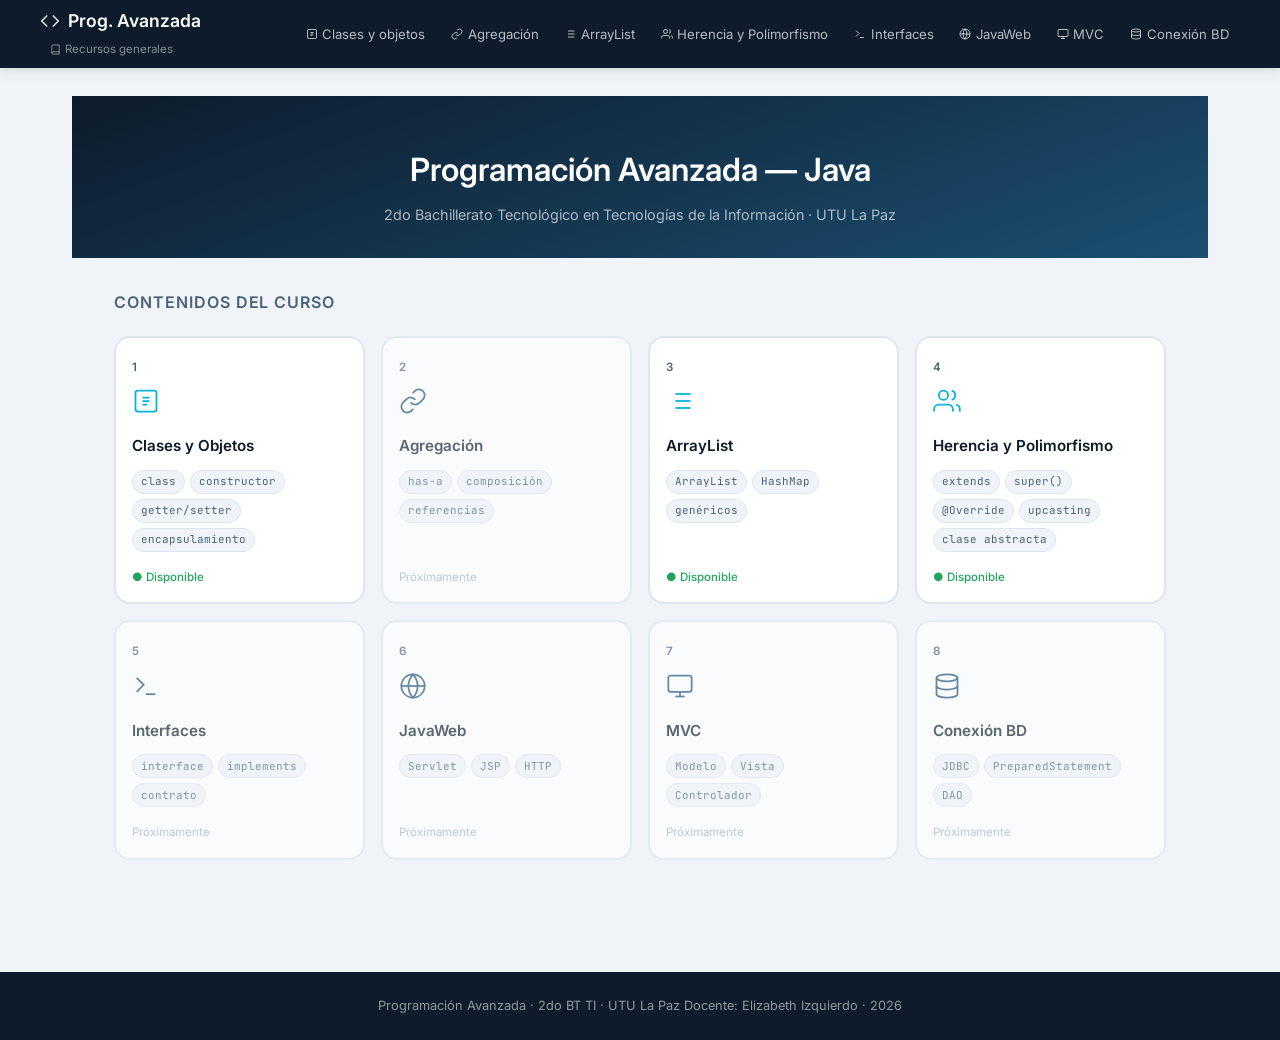
==== commit ec604042: "Add files via upload" ====
--- a/index.html
+++ b/index.html
@@ -41,11 +41,7 @@
       </a>
       <a href="#" data-unit="herencia" onclick="showUnit('herencia'); return false;">
         <svg width="12" height="12" viewBox="0 0 24 24" fill="none" stroke="currentColor" stroke-width="2" aria-hidden="true"><path d="M17 21v-2a4 4 0 0 0-4-4H5a4 4 0 0 0-4 4v2"/><circle cx="9" cy="7" r="4"/><path d="M23 21v-2a4 4 0 0 0-3-3.87"/><path d="M16 3.13a4 4 0 0 1 0 7.75"/></svg>
-        Herencia
-      </a>
-      <a href="#" data-unit="polimorfismo" onclick="showUnit('polimorfismo'); return false;">
-        <svg width="12" height="12" viewBox="0 0 24 24" fill="none" stroke="currentColor" stroke-width="2" aria-hidden="true"><polygon points="12 2 15.09 8.26 22 9.27 17 14.14 18.18 21.02 12 17.77 5.82 21.02 7 14.14 2 9.27 8.91 8.26 12 2"/></svg>
-        Polimorfismo
+        Herencia y Polimorfismo
       </a>
       <a href="#" data-unit="interfaces" onclick="showUnit('interfaces'); return false;">
         <svg width="12" height="12" viewBox="0 0 24 24" fill="none" stroke="currentColor" stroke-width="2" aria-hidden="true"><polyline points="4 17 10 11 4 5"/><line x1="12" y1="19" x2="20" y2="19"/></svg>
@@ -122,63 +118,51 @@
           <div class="toc-icon">
             <svg width="28" height="28" viewBox="0 0 24 24" fill="none" stroke="currentColor" stroke-width="1.5" aria-hidden="true"><path d="M17 21v-2a4 4 0 0 0-4-4H5a4 4 0 0 0-4 4v2"/><circle cx="9" cy="7" r="4"/><path d="M23 21v-2a4 4 0 0 0-3-3.87"/><path d="M16 3.13a4 4 0 0 1 0 7.75"/></svg>
           </div>
-          <h3>Herencia</h3>
-          <div class="toc-topics">
-            <span>extends</span><span>super()</span><span>@Override</span><span>sobrecarga</span>
+          <h3>Herencia y Polimorfismo</h3>
+          <div class="toc-topics">
+            <span>extends</span><span>super()</span><span>@Override</span><span>upcasting</span><span>clase abstracta</span>
           </div>
           <div class="toc-status available">● Disponible</div>
         </div>
 
-        <div class="toc-card" onclick="showUnit('polimorfismo')">
+        <div class="toc-card" onclick="showUnit('interfaces')">
           <div class="toc-num">5</div>
           <div class="toc-icon">
-            <svg width="28" height="28" viewBox="0 0 24 24" fill="none" stroke="currentColor" stroke-width="1.5" aria-hidden="true"><polygon points="12 2 15.09 8.26 22 9.27 17 14.14 18.18 21.02 12 17.77 5.82 21.02 7 14.14 2 9.27 8.91 8.26 12 2"/></svg>
-          </div>
-          <h3>Polimorfismo</h3>
-          <div class="toc-topics">
-            <span>upcasting</span><span>instanceof</span><span>clase abstracta</span>
-          </div>
-          <div class="toc-status">Próximamente</div>
-        </div>
-
-        <div class="toc-card" onclick="showUnit('interfaces')">
+            <svg width="28" height="28" viewBox="0 0 24 24" fill="none" stroke="currentColor" stroke-width="1.5" aria-hidden="true"><polyline points="4 17 10 11 4 5"/><line x1="12" y1="19" x2="20" y2="19"/></svg>
+          </div>
+          <h3>Interfaces</h3>
+          <div class="toc-topics">
+            <span>interface</span><span>implements</span><span>contrato</span>
+          </div>
+          <div class="toc-status">Próximamente</div>
+        </div>
+
+        <div class="toc-card" onclick="showUnit('javaweb')">
           <div class="toc-num">6</div>
           <div class="toc-icon">
-            <svg width="28" height="28" viewBox="0 0 24 24" fill="none" stroke="currentColor" stroke-width="1.5" aria-hidden="true"><polyline points="4 17 10 11 4 5"/><line x1="12" y1="19" x2="20" y2="19"/></svg>
-          </div>
-          <h3>Interfaces</h3>
-          <div class="toc-topics">
-            <span>interface</span><span>implements</span><span>contrato</span>
-          </div>
-          <div class="toc-status">Próximamente</div>
-        </div>
-
-        <div class="toc-card" onclick="showUnit('javaweb')">
+            <svg width="28" height="28" viewBox="0 0 24 24" fill="none" stroke="currentColor" stroke-width="1.5" aria-hidden="true"><circle cx="12" cy="12" r="10"/><line x1="2" y1="12" x2="22" y2="12"/><path d="M12 2a15.3 15.3 0 0 1 4 10 15.3 15.3 0 0 1-4 10 15.3 15.3 0 0 1-4-10 15.3 15.3 0 0 1 4-10z"/></svg>
+          </div>
+          <h3>JavaWeb</h3>
+          <div class="toc-topics">
+            <span>Servlet</span><span>JSP</span><span>HTTP</span>
+          </div>
+          <div class="toc-status">Próximamente</div>
+        </div>
+
+        <div class="toc-card" onclick="showUnit('mvc')">
           <div class="toc-num">7</div>
           <div class="toc-icon">
-            <svg width="28" height="28" viewBox="0 0 24 24" fill="none" stroke="currentColor" stroke-width="1.5" aria-hidden="true"><circle cx="12" cy="12" r="10"/><line x1="2" y1="12" x2="22" y2="12"/><path d="M12 2a15.3 15.3 0 0 1 4 10 15.3 15.3 0 0 1-4 10 15.3 15.3 0 0 1-4-10 15.3 15.3 0 0 1 4-10z"/></svg>
-          </div>
-          <h3>JavaWeb</h3>
-          <div class="toc-topics">
-            <span>Servlet</span><span>JSP</span><span>HTTP</span>
-          </div>
-          <div class="toc-status">Próximamente</div>
-        </div>
-
-        <div class="toc-card" onclick="showUnit('mvc')">
+            <svg width="28" height="28" viewBox="0 0 24 24" fill="none" stroke="currentColor" stroke-width="1.5" aria-hidden="true"><rect x="2" y="3" width="20" height="14" rx="2"/><line x1="8" y1="21" x2="16" y2="21"/><line x1="12" y1="17" x2="12" y2="21"/></svg>
+          </div>
+          <h3>MVC</h3>
+          <div class="toc-topics">
+            <span>Modelo</span><span>Vista</span><span>Controlador</span>
+          </div>
+          <div class="toc-status">Próximamente</div>
+        </div>
+
+        <div class="toc-card" onclick="showUnit('conexion-bd')">
           <div class="toc-num">8</div>
-          <div class="toc-icon">
-            <svg width="28" height="28" viewBox="0 0 24 24" fill="none" stroke="currentColor" stroke-width="1.5" aria-hidden="true"><rect x="2" y="3" width="20" height="14" rx="2"/><line x1="8" y1="21" x2="16" y2="21"/><line x1="12" y1="17" x2="12" y2="21"/></svg>
-          </div>
-          <h3>MVC</h3>
-          <div class="toc-topics">
-            <span>Modelo</span><span>Vista</span><span>Controlador</span>
-          </div>
-          <div class="toc-status">Próximamente</div>
-        </div>
-
-        <div class="toc-card" onclick="showUnit('conexion-bd')">
-          <div class="toc-num">9</div>
           <div class="toc-icon">
             <svg width="28" height="28" viewBox="0 0 24 24" fill="none" stroke="currentColor" stroke-width="1.5" aria-hidden="true"><ellipse cx="12" cy="5" rx="9" ry="3"/><path d="M21 12c0 1.66-4 3-9 3s-9-1.34-9-3"/><path d="M3 5v14c0 1.66 4 3 9 3s9-1.34 9-3V5"/></svg>
           </div>
--- a/styles.css
+++ b/styles.css
@@ -381,7 +381,11 @@
   flex-shrink: 0;
 }
 .sub-pill:hover { border-color: var(--c-cyan); color: var(--c-cyan); background: var(--c-cyan-light); }
-.sub-pill.active { background: var(--c-cyan); color: #fff; border-color: var(--c-cyan); }
+ .sub-pill.active {
+  background: #1e293b;   /* gris pizarra oscuro */
+  color: #fff;
+  border-color: #1e293b;
+}
 
 .sub-content { display: none; flex-direction: column; }
 .sub-content.active { display: flex; }
@@ -741,7 +745,7 @@
 .theory-refs a { color: var(--c-cyan-text); text-decoration: underline; }
 .theory-refs a:hover { color: var(--c-cyan); }
 
-/* Imagen de diagrama UML */
+/* Imagen de diagrama UML — standalone (centrada) */
 .theory-img {
   display: block;
   max-width: 480px;
@@ -749,6 +753,30 @@
   margin: 1rem auto;
   border-radius: var(--radius-md);
   border: 1px solid var(--gray-100);
+}
+
+/* Texto + imagen lado a lado */
+.theory-text-img {
+  display: flex;
+  align-items: flex-start;
+  gap: 1.5rem;
+  padding: 0 1.75rem;
+  margin-bottom: .5rem;
+}
+.theory-text-img .theory-text {
+  flex: 1;
+  padding: 0;
+}
+.theory-img-inline {
+  width: 350px;
+  flex-shrink: 0;
+  border-radius: var(--radius-md);
+  border: 1px solid var(--gray-100);
+  margin-top: .25rem;
+}
+@media (max-width: 600px) {
+  .theory-text-img { flex-direction: column; }
+  .theory-img-inline { width: 100%; }
 }
 
 /* ── Action Bar ────────────────────────────────────── */
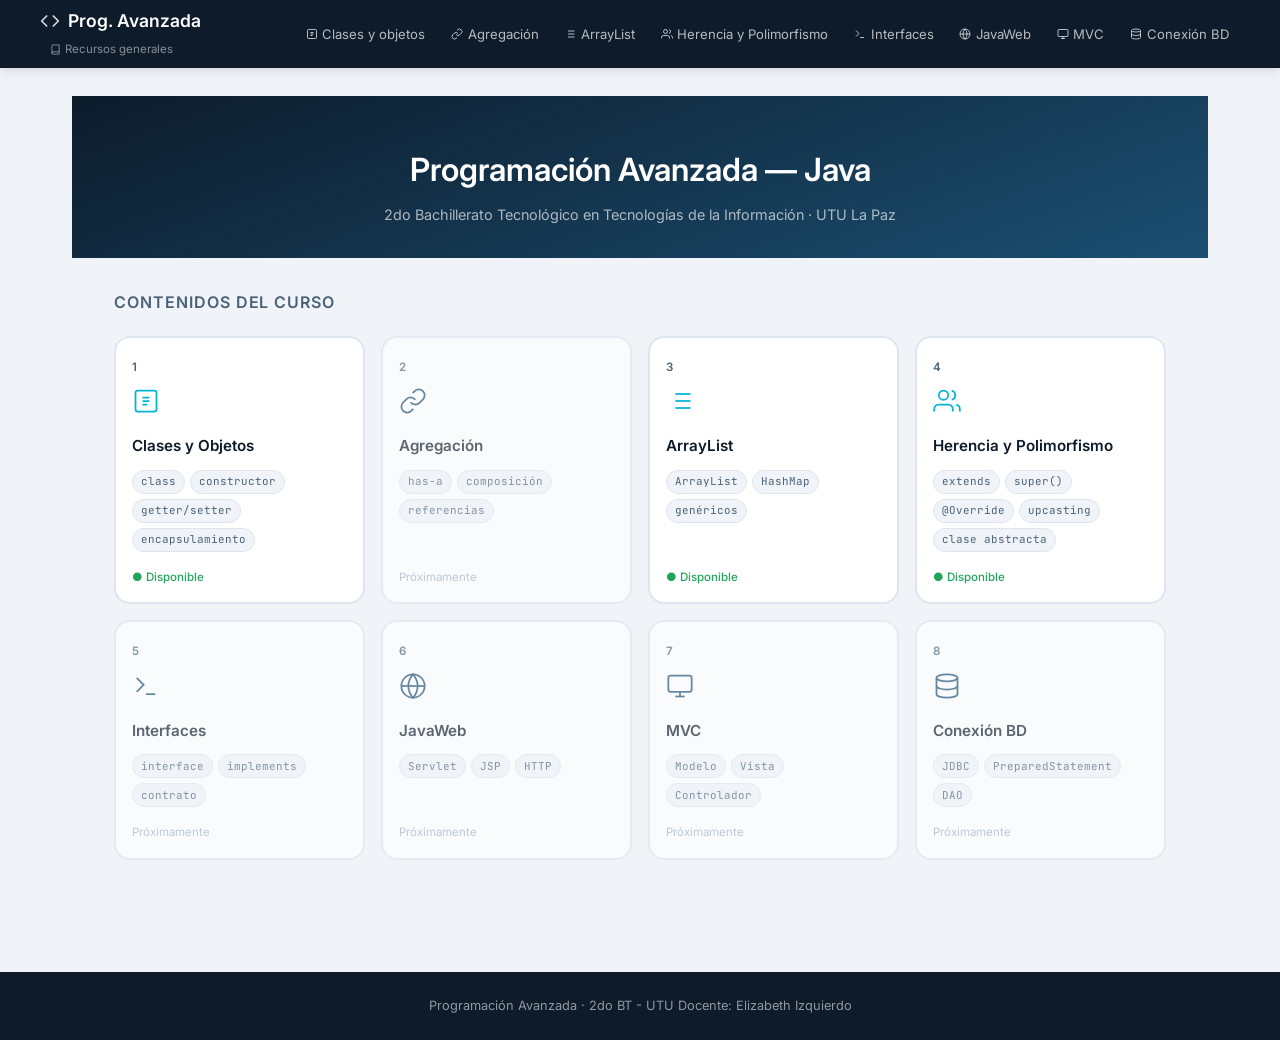
==== commit a3f62b88: "Update footer content in index.html" ====
--- a/index.html
+++ b/index.html
@@ -212,8 +212,8 @@
 
 <!-- ═══ FOOTER ════════════════════════════════════════ -->
 <footer>
-  <span>Programación Avanzada · 2do BT TI · UTU La Paz</span>
-  <span>Docente: Elizabeth Izquierdo · 2026</span>
+  <span>Programación Avanzada · 2do BT - UTU</span>
+  <span>Docente: Elizabeth Izquierdo</span>
 </footer>
 
 <script src="script.js"></script>
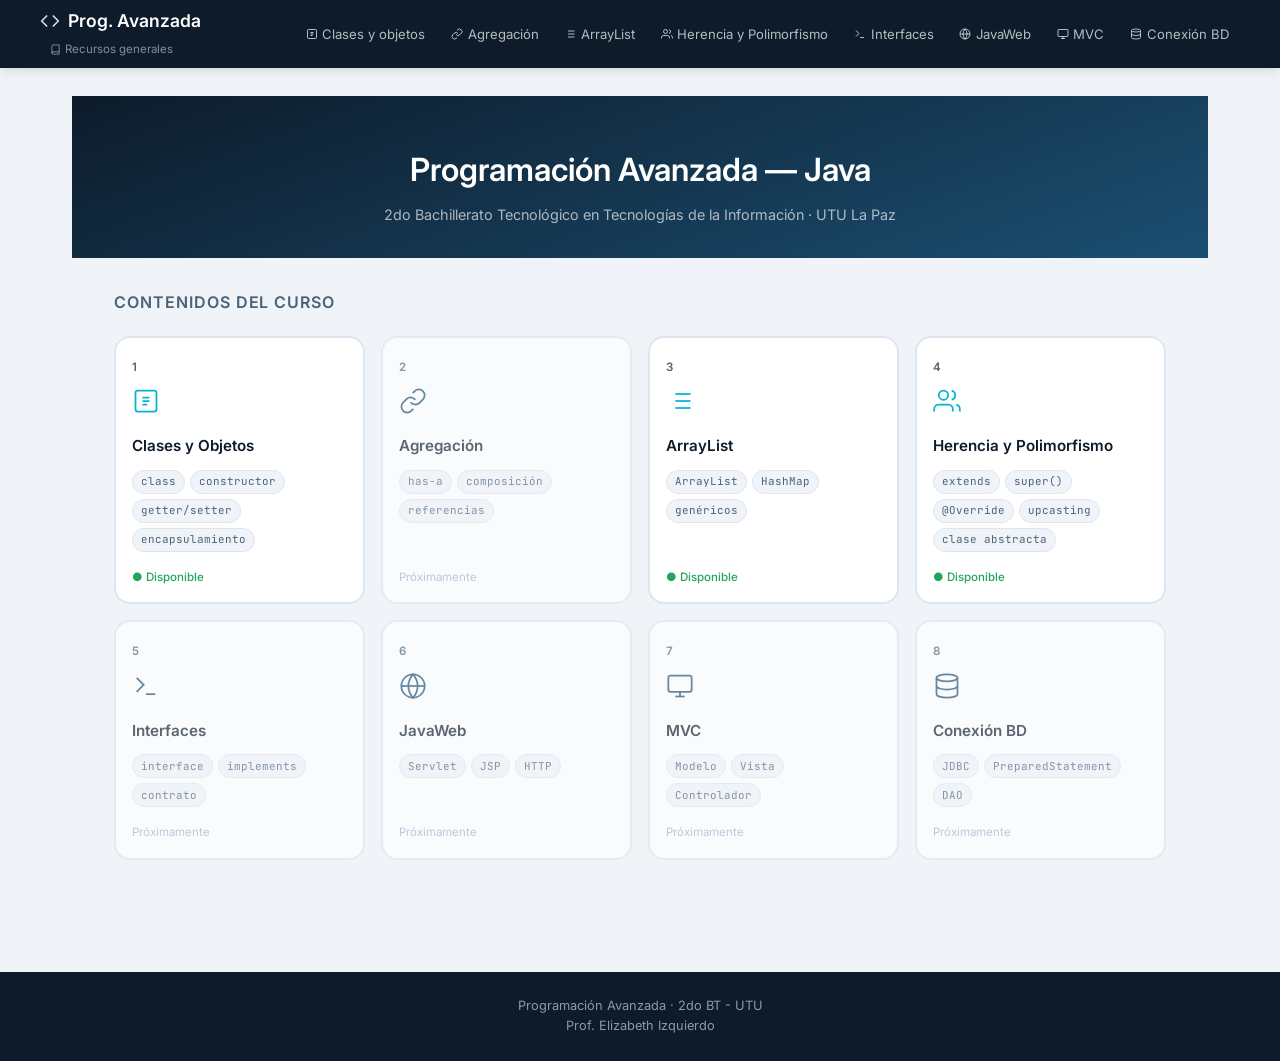
==== commit e52e55d8: "Update footer content and formatting" ====
--- a/index.html
+++ b/index.html
@@ -212,8 +212,8 @@
 
 <!-- ═══ FOOTER ════════════════════════════════════════ -->
 <footer>
-  <span>Programación Avanzada · 2do BT - UTU</span>
-  <span>Docente: Elizabeth Izquierdo</span>
+  <span>Programación Avanzada · 2do BT - UTU</br></span>
+  <span>Prof. Elizabeth Izquierdo</span>
 </footer>
 
 <script src="script.js"></script>
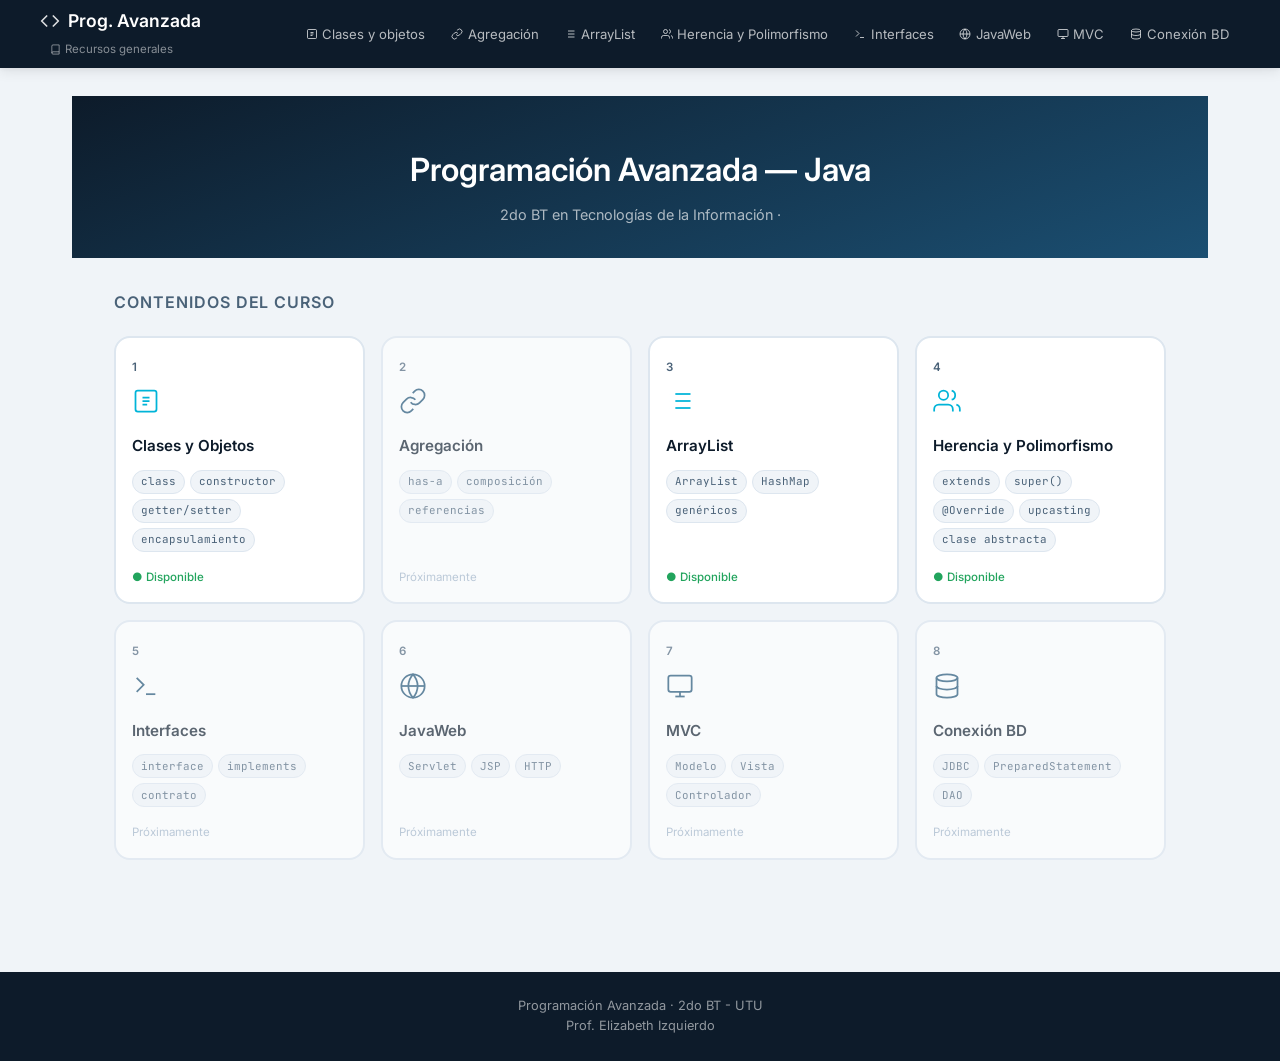
==== commit 6aaee6dd: "Update index.html" ====
--- a/index.html
+++ b/index.html
@@ -70,7 +70,7 @@
   <div id="home-view">
     <section class="home-hero">
       <h1>Programación Avanzada — Java</h1>
-      <p>2do Bachillerato Tecnológico en Tecnologías de la Información · UTU La Paz</p>
+      <p>2do BT en Tecnologías de la Información · </p>
     </section>
 
     <section class="toc-section">
